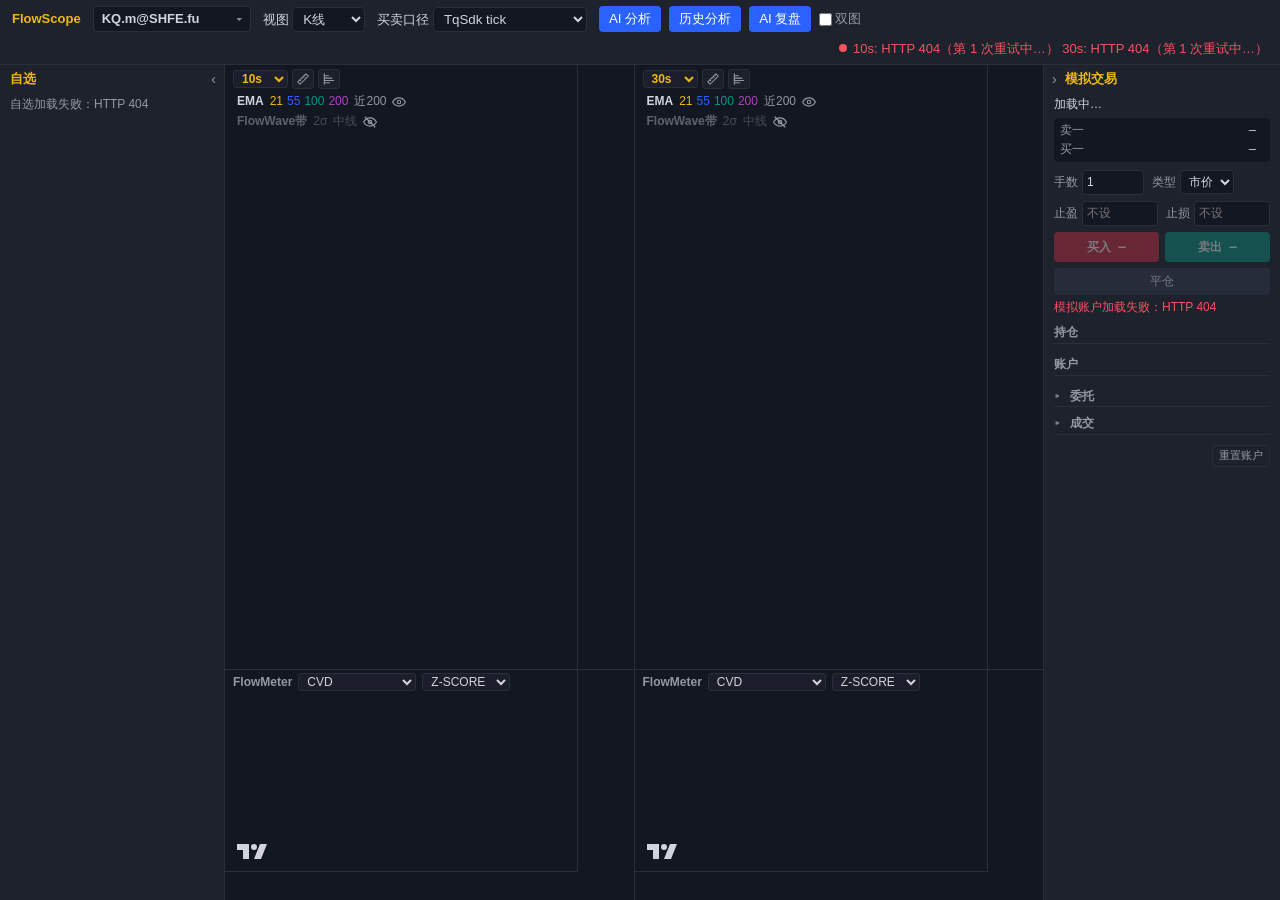
==== static/index.html @ 840d42d2 "新增 AI 交易复盘与历史报告" ====
<!DOCTYPE html>
<html lang="zh-CN">
<head>
<meta charset="UTF-8">
<meta name="viewport" content="width=device-width, initial-scale=1.0">
<title>FlowScope</title>
<link rel="icon" href="favicon.ico" sizes="16x16 32x32 48x48">
<link rel="icon" href="favicon.svg" type="image/svg+xml" sizes="any">
<link rel="stylesheet" href="style.css">
</head>
<body>
<div id="toolbar">
  <span class="logo">FlowScope</span>
  <div id="picker" class="picker">
    <button id="picker-trigger" class="picker-trigger" aria-haspopup="listbox" aria-expanded="false"
            title="选择品种与月份：输入即搜索（中文名/代码），↑↓ 移动，→/← 换列，Tab 切换期货/加密，Enter 确认，Esc 关闭；双击品种 = 主力。切换合约只走这里。">选择合约</button>
    <div id="picker-popup" class="picker-popup" hidden>
      <div class="picker-search-bar">
        <input id="picker-search" type="text" placeholder="搜索品种 / 代码，如 燃油、fu、rb" spellcheck="false" autocomplete="off">
      </div>
      <div id="picker-tabs" class="picker-tabs" role="tablist" aria-label="分类" hidden></div>
      <div class="picker-columns">
        <div id="picker-products" class="picker-col" role="listbox" aria-label="品种"></div>
        <div id="picker-months" class="picker-col" role="listbox" aria-label="月份"></div>
      </div>
      <div id="picker-foot" class="picker-foot">↑↓ 移动 · →/← 换列 · Tab 换分类 · Enter 确认 · Esc 关闭 · 双击品种=主力 · ☆ 加自选</div>
    </div>
  </div>
  <label>视图
    <select id="view">
      <option value="candle" selected>K线</option>
      <option value="footprint">足迹图</option>
    </select>
  </label>
  <!-- 模式/阈值在每张图 FlowMeter 窗格的左上角(chart-view.js 建), 只影响那个窗格 -->
  <label>买卖口径
    <select id="cvd-source" title="决定成交量怎么分成主动买和主动卖，影响 CVD、Delta 和买卖量。TqSdk tick：按快照盘口估算方向；TV K线：按小周期 K 线涨跌归类成交量，后面的秒数是拆分用的小周期，当前周期用不了的置灰。两者行情均来自 TqSdk。">
      <option value="tick" selected>TqSdk tick</option>
      <option value="kline-1">TV K线 1s</option>
      <option value="kline-5">TV K线 5s</option>
      <option value="kline-10">TV K线 10s</option>
      <option value="kline-15">TV K线 15s</option>
      <option value="kline-30">TV K线 30s（粗略）</option>
    </select>
  </label>
  <span class="ai-group">
    <button id="ai-run" type="button" title="把图表截图连同这段行情的数值交给 DeepSeek 分析，结果显示在图表上方的浮层里，并存到 data/analysis/。默认只发鼠标所在的那张图。">AI 分析</button>
    <button id="ai-history-open" type="button" aria-controls="ai-history" aria-expanded="false" title="查看已保存的分析结论与当时的截图">历史分析</button>
    <button id="trade-review-open" type="button" aria-controls="trade-review-panel" aria-expanded="false" title="按日期复盘模拟账户的全部成交与资金费">AI 复盘</button>
    <label title="勾上后两张图一起发给 AI（大周期在前：先定方向再找位置）；两张图周期相同时只发鼠标所在的那张"><input id="ai-both" type="checkbox">双图</label>
  </span>
  <!-- 状态点: 两张图的连接状态 + 合约目录/自选的提示, 细节在悬停提示里(app.js 的 showStatus) -->
  <span id="status" class="off">连接中…</span>
</div>
<div id="workspace">
  <aside id="watchlist">
    <div id="watch-head">
      <span>自选</span>
      <button id="watch-toggle" title="折叠/展开自选面板">‹</button>
    </div>
    <div id="watch-hint">加载中…</div>
    <ul id="watch-items"></ul>
  </aside>
  <!-- 10s、30s 两张图由 chart-view.js 在这里创建, 左右并排 -->
  <div id="chart">
    <!-- AI 看图分析的浮层(ai-panel.js): 盖在图表上, 标题栏拖动、右下角拉大小 -->
    <div id="ai-panel" class="ai-panel" hidden>
      <div id="ai-head" class="ai-head">
        <span id="ai-title" class="ai-title">AI 分析</span>
        <span id="ai-status" class="ai-status"></span>
        <button id="ai-stop" type="button" title="停止这次分析；已经输出的部分照样存盘" hidden>停止</button>
        <button id="ai-again" type="button" title="按当前画面重新截图分析" hidden>重新分析</button>
        <button id="ai-close" type="button" class="ai-close" title="关闭（进行中的分析会停止）">×</button>
      </div>
      <div id="ai-body" class="ai-body">
        <div id="ai-shots" class="ai-shots"></div>
        <details id="ai-thinking" class="ai-thinking" hidden>
          <summary id="ai-thinking-summary">思考过程</summary>
          <div id="ai-thinking-text" class="ai-thinking-text"></div>
        </details>
        <div id="ai-text" class="ai-text"></div>
        <div id="ai-error" class="ai-error"></div>
      </div>
      <div id="ai-foot" class="ai-foot"></div>
    </div>
    <div id="trade-review-panel" class="ai-panel trade-review-panel" role="dialog" aria-labelledby="trade-review-title" hidden>
      <div id="trade-review-head" class="ai-head">
        <span id="trade-review-title" class="ai-title">AI 交易复盘</span>
        <span id="trade-review-status" class="ai-status" role="status"></span>
        <button id="trade-review-stop" type="button" hidden>停止</button>
        <button id="trade-review-again" type="button" hidden>重新复盘</button>
        <button id="trade-review-close" type="button" class="ai-close" aria-label="关闭 AI 复盘">×</button>
      </div>
      <div id="trade-review-body" class="ai-body">
        <div class="trade-review-controls">
          <label>模拟账户<select id="trade-review-account"><option value="futures">期货模拟</option><option value="crypto">加密模拟</option></select></label>
          <label>复盘日期<input id="trade-review-date" type="date"></label>
          <button id="trade-review-refresh" type="button" title="重新读取当前账户和日期的交易记录">刷新记录</button>
          <button id="trade-review-start" type="button" disabled>开始复盘</button>
        </div>
        <div id="trade-review-basis" class="trade-review-basis"></div>
        <div id="trade-review-summary" class="trade-review-summary" aria-label="当日交易统计"></div>
        <div id="trade-review-contracts" class="trade-review-contracts"></div>
        <div id="trade-review-warnings" class="trade-review-warnings" role="status"></div>
        <div class="trade-review-history-controls">
          <button id="trade-review-history-toggle" type="button">历史复盘</button>
        </div>
        <details id="trade-review-history" class="trade-review-history">
          <summary>已保存的报告</summary>
          <button id="trade-review-history-refresh" type="button">刷新</button>
          <span id="trade-review-history-status"></span>
          <div id="trade-review-history-list" class="trade-review-history-list"></div>
        </details>
        <details id="trade-review-thinking" class="ai-thinking" hidden>
          <summary id="trade-review-thinking-summary">思考过程</summary>
          <div id="trade-review-thinking-text" class="ai-thinking-text"></div>
        </details>
        <div id="trade-review-answer" class="ai-text"></div>
        <div id="trade-review-error" class="ai-error"></div>
      </div>
      <div id="trade-review-foot" class="ai-foot"></div>
    </div>
  </div>
  <aside id="trade">
    <div id="trade-head">
      <button id="trade-toggle" title="折叠/展开模拟交易面板">›</button>
      <span>模拟交易</span>
    </div>
    <div id="trade-body">
      <div id="trade-contract">加载中…</div>
      <div class="trade-book">
        <span class="trade-dim">卖一</span><span id="trade-ask">—</span><span id="trade-ask-vol" class="trade-dim"></span>
        <span class="trade-dim">买一</span><span id="trade-bid">—</span><span id="trade-bid-vol" class="trade-dim"></span>
      </div>
      <div class="trade-form">
        <label><span id="trade-qty-label">手数</span><input id="trade-qty" type="number" min="1" max="500" step="1" value="1"></label>
        <label>类型<select id="trade-type">
          <option value="market" selected>市价</option>
          <option value="limit">限价</option>
        </select></label>
        <label id="trade-price-row" hidden>价格<input id="trade-price" type="number" min="0" step="any"></label>
        <label id="trade-leverage-row" hidden title="加密合约每个合约一个杠杆(全仓); 降杠杆后保证金不够会被拒">杠杆<select id="trade-leverage"></select></label>
        <div class="trade-order-stops" title="可选, 留空表示不设。成交后挂到持仓上(只覆盖填了的那一项), 按最新价触发后市价平掉全部持仓。市价单按最新价校验, 限价单按委托价校验; 只减仓、平仓的委托不能带。下单成功后清空">
          <label>止盈<input id="trade-order-tp" type="number" min="0" step="any" placeholder="不设"></label>
          <label>止损<input id="trade-order-sl" type="number" min="0" step="any" placeholder="不设"></label>
        </div>
      </div>
      <div class="trade-actions">
        <button id="trade-buy" class="trade-buy" title="市价: 按卖一价整笔成交; 限价: 卖一不高于限价就立即成交, 否则挂单">买入</button>
        <button id="trade-sell" class="trade-sell" title="市价: 按买一价整笔成交; 限价: 买一不低于限价就立即成交, 否则挂单">卖出</button>
      </div>
      <button id="trade-flatten" class="trade-flatten" title="按市价平掉当前合约的全部持仓">平仓</button>
      <div id="trade-msg" class="trade-msg"></div>
      <div class="trade-section">持仓</div>
      <div id="trade-position" class="trade-grid"></div>
      <div id="trade-stops" class="trade-stops" hidden title="按最新价触发: 多单最新价涨到止盈价或跌到止损价(空单反之)就按市价平掉全部持仓; 留空表示不设。也可以在 K 线上划线: 拖止盈/止损线改价, 从持仓均价线拖出新设, 双击线取消">
        <label>止盈<input id="trade-tp" type="number" min="0" step="any" placeholder="不设"></label>
        <label>止损<input id="trade-sl" type="number" min="0" step="any" placeholder="不设"></label>
        <button id="trade-stops-set">设置止盈止损</button>
        <div id="trade-stops-note" class="trade-stops-note"></div>
      </div>
      <div class="trade-section">账户</div>
      <div id="trade-account" class="trade-grid"></div>
      <details class="trade-fold">
        <summary class="trade-section" title="点击展开/折叠">委托<span id="trade-orders-count" class="trade-fold-count"></span></summary>
        <ul id="trade-orders" class="trade-list"></ul>
      </details>
      <details class="trade-fold">
        <summary class="trade-section" title="点击展开/折叠">成交</summary>
        <ul id="trade-trades" class="trade-list"></ul>
      </details>
      <div class="trade-foot">
        <span id="trade-note"></span>
        <button id="trade-reset" title="清空持仓、委托与成交, 以新的初始资金重新开始">重置账户</button>
      </div>
    </div>
  </aside>
</div>
<!-- 历史窗口有独立的 DOM 与请求状态, 打开/关闭它不会操作正在进行的分析。 -->
<section id="ai-history" class="ai-history" role="dialog" aria-labelledby="ai-history-title" hidden>
  <div class="ai-history-head">
    <h2 id="ai-history-title">历史分析</h2>
    <span id="ai-history-count" class="ai-history-dim"></span>
    <button id="ai-history-refresh" type="button">刷新</button>
    <button id="ai-history-close" type="button" aria-label="关闭历史分析" title="关闭历史分析">×</button>
  </div>
  <form id="ai-history-filters" class="ai-history-filters">
    <label>范围<select id="ai-history-scope"><option value="current">当前合约</option><option value="all">全部合约</option></select></label>
    <label class="ai-history-search">搜索<input id="ai-history-query" type="search" maxlength="120" placeholder="合约名称 / 代码" autocomplete="off"></label>
    <label>开始日期<input id="ai-history-from" type="date" aria-label="开始日期"></label>
    <label>结束日期<input id="ai-history-to" type="date" aria-label="结束日期"></label>
    <label>周期<select id="ai-history-tf"><option value="">全部周期</option></select></label>
    <label>状态<select id="ai-history-status"><option value="">全部状态</option><option value="done">已完成</option><option value="stopped">已停止</option><option value="error">出错</option><option value="unknown">未知状态</option></select></label>
  </form>
  <div id="ai-history-content" class="ai-history-content">
    <aside class="ai-history-sidebar">
      <div id="ai-history-notice" class="ai-history-notice" role="status" aria-live="polite"></div>
      <ul id="ai-history-list" class="ai-history-list" aria-label="历史分析记录"></ul>
      <button id="ai-history-more" class="ai-history-more" type="button" hidden>加载更多</button>
    </aside>
    <section class="ai-history-detail" aria-label="分析详情" aria-busy="false" id="ai-history-detail">
      <button id="ai-history-back" class="ai-history-back" type="button">‹ 返回列表</button>
      <div id="ai-history-placeholder" class="ai-history-placeholder" role="status">选择一条记录查看分析详情</div>
      <div id="ai-history-record" class="ai-history-record" hidden>
        <div class="ai-history-record-head">
          <div><span class="ai-history-tag">历史记录</span><h3 id="ai-history-record-title"></h3></div>
          <button id="ai-history-copy" type="button">复制全文</button>
        </div>
        <div id="ai-history-record-time" class="ai-history-dim"></div>
        <div id="ai-history-copy-status" class="ai-history-dim" role="status"></div>
        <div id="ai-history-warning" class="ai-history-warning" role="status" hidden></div>
        <div id="ai-history-shots" class="ai-history-shots"></div>
        <details id="ai-history-thinking" class="ai-thinking" hidden>
          <summary>思考过程</summary><div id="ai-history-thinking-text" class="ai-thinking-text"></div>
        </details>
        <div id="ai-history-answer" class="ai-text"></div>
        <div id="ai-history-foot" class="ai-history-foot"></div>
      </div>
    </section>
  </div>
</section>
<script src="vendor/lightweight-charts.standalone.production.js"></script>
<script>window.LightweightCharts || document.write('<script src="https://unpkg.com/lightweight-charts@5.2.1/dist/lightweight-charts.standalone.production.js"><\/script>')</script>
<script src="data-sync.js"></script>
<script src="indicators.js"></script>
<script src="picker-core.js"></script>
<script src="contract-picker.js"></script>
<script src="paper-panel.js"></script>
<script src="ai-panel.js"></script>
<script src="ai-history.js"></script>
<script src="trade-review.js"></script>
<script src="chart-view.js"></script>
<script src="app.js"></script>
</body>
</html>
---- static/style.css ----
html, body {
  margin: 0;
  height: 100%;
  background: #131722;
  color: #d1d4dc;
  font: 13px/1.4 "Segoe UI", "Microsoft YaHei", sans-serif;
  overflow: hidden;
}
body { display: flex; flex-direction: column; }

#toolbar {
  display: flex;
  flex-wrap: wrap;
  flex-shrink: 0;
  align-items: center;
  gap: 8px 12px;
  padding: 6px 12px;
  background: #1e222d;
  border-bottom: 1px solid #2a2e39;
  white-space: nowrap;
  position: relative;   /* 合约选择器的浮层要盖在图表上 */
  z-index: 30;
}

.logo { font-weight: 600; color: #f0b90d; }

#toolbar input, #toolbar select {
  background: #131722;
  color: #d1d4dc;
  border: 1px solid #2a2e39;
  border-radius: 4px;
  padding: 3px 6px;
}

/* ---------- 合约选择器(自研二级级联菜单) ---------- */
.picker { position: relative; flex-shrink: 0; }

/* 按钮上就是当前合约的中文名(原始代码在悬停提示里), 右边的 ▾ 表示可以展开 */
.picker-trigger {
  position: relative;
  min-width: 158px;
  max-width: 260px;
  overflow: hidden;
  text-overflow: ellipsis;
  white-space: nowrap;
  text-align: left;
  background: #131722;
  color: #d1d4dc;
  border: 1px solid #2a2e39;
  border-radius: 4px;
  padding: 3px 22px 3px 8px;
  font: inherit;
  font-weight: 600;
  cursor: pointer;
}
.picker-trigger::after {
  content: "▾";
  position: absolute;
  right: 7px;
  top: 50%;
  transform: translateY(-50%);
  color: #9598a1;
  font-weight: normal;
}
.picker-trigger:hover { border-color: #3a4152; }
.picker-trigger[aria-expanded="true"] { border-color: #2962ff; color: #fff; }

.picker-popup {
  position: absolute;
  top: calc(100% + 4px);
  left: 0;
  z-index: 60;
  width: 524px;
  max-width: calc(100vw - 24px);   /* 窄窗口下不越出右边界 */
  display: flex;
  flex-direction: column;
  background: #1e222d;
  border: 1px solid #2a2e39;
  border-radius: 6px;
  box-shadow: 0 10px 28px rgba(0, 0, 0, 0.5);
}
.picker-popup[hidden] { display: none; }   /* flex 会覆盖 hidden, 必须显式声明 */

.picker-search-bar { padding: 6px; border-bottom: 1px solid #2a2e39; }
#toolbar #picker-search { width: 100%; box-sizing: border-box; padding: 4px 8px; }

/* 分类页签(期货 / 加密): 当前页签金色下划线, 与高亮行的左边线同色; 搜索时带命中数 */
.picker-tabs { display: flex; gap: 4px; padding: 0 6px; border-bottom: 1px solid #2a2e39; }
.picker-tabs[hidden] { display: none; }
.picker-tab {
  padding: 5px 10px 4px;
  color: #9598a1;
  border-bottom: 2px solid transparent;
  cursor: pointer;
  user-select: none;
}
.picker-tab:hover { color: #d1d4dc; }
.picker-tab.active { color: #fff; border-bottom-color: #f0b90d; }
.picker-tab-count { margin-left: 5px; font-family: Consolas, monospace; font-size: 12px; color: #9598a1; }

.picker-columns { display: flex; max-height: 340px; }
.picker-col { overflow-y: auto; padding: 4px 0; }
.picker-col:first-child { width: 56%; border-right: 1px solid #2a2e39; }
.picker-col:last-child { width: 44%; }

/* 交易所分组标题在滚动时吸顶 */
.picker-group {
  position: sticky;
  top: 0;
  background: #1e222d;
  color: #9598a1;
  font-size: 12px;
  padding: 4px 10px 2px;
}
.picker-months-head { color: #9598a1; font-size: 12px; padding: 4px 10px 2px; }
.picker-row {
  display: flex;
  align-items: baseline;
  gap: 8px;
  padding: 3px 10px;
  border-left: 2px solid transparent;
  cursor: pointer;
}
.picker-row:hover, .picker-row.active { background: #262b38; border-left-color: #f0b90d; }
.picker-name { flex: 1; overflow: hidden; text-overflow: ellipsis; white-space: nowrap; }
.picker-qty { color: #9598a1; font-family: Consolas, monospace; font-size: 12px; }
/* 行内自选: 未收藏是暗色空心星, 悬停点亮, 已收藏金色实心; 提交中变淡 */
.picker-star { color: #5a6072; padding: 0 2px 0 6px; cursor: pointer; }
.picker-star:hover { color: #f0b90d; }
.picker-star.on { color: #f0b90d; }
.picker-star.pending { opacity: 0.35; }
.picker-empty { color: #9598a1; font-size: 12px; padding: 6px 10px; }
.picker-foot { color: #9598a1; font-size: 12px; padding: 5px 8px; border-top: 1px solid #2a2e39; }

#ai-run, #ai-history-open, #trade-review-open {
  background: #2962ff;
  color: #fff;
  border: none;
  border-radius: 4px;
  padding: 4px 10px;
  cursor: pointer;
}

/* 收藏入口只在合约选择器每行的 ☆ 上, 工具栏不再有收藏按钮 */

/* 状态点: 靠右, 圆点颜色看整体, 文字太长时截断(全文在悬停提示里) */
#status {
  margin-left: auto;
  min-width: 0;
  overflow: hidden;
  text-overflow: ellipsis;
  color: #9598a1;
  cursor: default;
}
#status::before {
  content: "";
  display: inline-block;
  width: 8px;
  height: 8px;
  margin-right: 6px;
  border-radius: 50%;
  vertical-align: 1px;
  background: #66bb6a;
}
#status.warn::before { background: #f0b90d; }
#status.off { color: #f7525f; }
#status.off::before { background: #f7525f; }

#toolbar option:disabled { color: #5a6072; }
#toolbar > label, .ai-group, .logo { flex-shrink: 0; }
.ai-group { display: inline-flex; align-items: center; gap: 8px; }

/* 指标窗格左上角名称标签(FlowWave 副图; FlowMeter 用下面的 .pane-head) */
.pane-label {
  position: absolute;
  top: 4px;
  left: 8px;
  z-index: 10;
  font-size: 12px;
  font-weight: 600;
  color: #9598a1;
  pointer-events: none;   /* 不挡十字光标 */
}

/* 图表区: 放图表组件(.chart-view, 由 chart-view.js 创建), 多张时横向并排 */
#chart {
  position: relative;
  display: flex;
  flex: 1;
  min-height: 0;
  min-width: 0;
}
.chart-view {
  position: relative;
  flex: 1 1 0;
  min-width: 0;
  min-height: 0;
}
.chart-view + .chart-view { border-left: 1px solid #2a2e39; }
/* 划线止盈止损: 鼠标在能拖的线上(或正拖着)时换成上下箭头; 库在自己的元素上写了内联光标, 要 !important 才盖得住 */
.chart-view.paper-drag, .chart-view.paper-drag * { cursor: ns-resize !important; }

/* 每张图的左上角(也就是主图窗格的左上角): 周期下拉框, 下面挂主图指标图例。
   容器不挡十字光标, 只有下拉框和图例的每一行接收鼠标(选周期、悬停看说明、点眼睛) */
.chart-corner {
  position: absolute;
  top: 4px;
  left: 8px;
  z-index: 20;
  display: flex;
  flex-direction: column;
  align-items: flex-start;
  gap: 3px;
  pointer-events: none;
}
.tf-select, .pane-select {
  padding: 0 4px;
  border: 1px solid #2a2e39;
  border-radius: 3px;
  background: rgba(30, 34, 45, 0.85);
  color: #d1d4dc;
  font-size: 12px;
  line-height: 18px;
  cursor: pointer;
  pointer-events: auto;
}
.tf-select { color: #f0b90d; font-weight: 600; }
.tf-select option, .pane-select option { background: #1e222d; color: #d1d4dc; }
.chart-corner { max-width: calc(100% - 100px); }   /* 不压到右边的价格轴 */
.chart-corner-row {
  display: flex;
  align-items: center;
  gap: 4px;
  max-width: 100%;
}
.chart-corner-row .readout { flex: 1 1 0; margin-left: 4px; }

/* FlowMeter 窗格左上角: 窗格名 + 模式/阈值下拉框 + 读数; 放不下时读数整段换到下一行。
   容器不挡十字光标, 只有下拉框接收鼠标 */
.pane-head {
  position: absolute;
  top: 3px;
  left: 8px;
  z-index: 10;
  max-width: calc(100% - 100px);
  display: flex;
  flex-wrap: wrap;
  align-items: center;
  gap: 2px 6px;
  font-size: 12px;
  pointer-events: none;
}
.pane-head[hidden] { display: none; }
.pane-name { font-weight: 600; color: #9598a1; }
.pane-head .readout { flex: 1 1 auto; }

/* 读数: 名称暗色 + 数值, 数字等宽不跳; 放不下时按项换行。浅色描边让它压在 K 线上也看得清 */
.readout {
  display: flex;
  flex-wrap: wrap;
  align-items: baseline;
  gap: 0 9px;
  min-width: 0;
  font-size: 12px;
  color: #d1d4dc;
  font-variant-numeric: tabular-nums;
  white-space: nowrap;
  text-shadow: 0 0 3px #131722, 0 0 3px #131722;
}
.readout:empty { display: none; }
.readout .rk { color: #787b86; margin-right: 3px; }
/* 涨跌按国内习惯红涨绿跌; 覆盖不完整时标黄 */
.readout .up { color: #f23645; }
.readout .down { color: #00e676; }
.readout .warn { color: #f0b90d; }
/* 测量与成交量分布按钮: 正在量 / 正在画(等点起点 / 拉区间)时高亮 */
.measure-btn, .vp-btn {
  display: inline-flex;
  align-items: center;
  justify-content: center;
  width: 22px;
  height: 20px;
  padding: 0;
  border: 1px solid #2a2e39;
  border-radius: 3px;
  background: rgba(30, 34, 45, 0.85);
  color: #9598a1;
  cursor: pointer;
  pointer-events: auto;
}
.measure-btn:hover, .vp-btn:hover { color: #d1d4dc; }
.measure-btn.on, .vp-btn.on { color: #131722; background: #f0b90d; border-color: #f0b90d; }
.vp-btn:disabled { opacity: 0.4; cursor: default; }
.vp-btn:disabled:hover { color: #9598a1; }
.measure-hint {
  padding: 1px 6px;
  border-radius: 3px;
  background: rgba(30, 34, 45, 0.85);
  color: #f0b90d;
  font-size: 12px;
  white-space: nowrap;
}
.measure-hint[hidden] { display: none; }

/* 主图指标图例: 名称 + 眼睛按钮(显示/隐藏), 每张图一份 */
.main-legend {
  display: flex;
  flex-direction: column;
  align-items: flex-start;
  gap: 1px;
  font-size: 12px;
  color: #d1d4dc;
}
.main-legend[hidden] { display: none; }   /* 上面的 display: flex 会盖掉 hidden 属性 */
.ml-item {
  display: flex;
  align-items: center;
  gap: 6px;
  padding: 1px 4px;
  border-radius: 3px;
  pointer-events: auto;
}
.ml-item:hover { background: rgba(42, 46, 57, 0.85); }
.ml-name { font-weight: 600; cursor: default; }
.ml-params { display: inline-flex; gap: 4px; color: #9598a1; }
/* FlowWave带 的带宽是按钮(点一下切下一档), 外观与其他参数一致, 只在悬停时提示可点;
   后面的「中线」开关同样是文字按钮: 亮 = 显示, 暗 = 隐藏。EMA 的「近200 / 全部」写着当前范围, 外观同参数 */
button.ml-params, .ml-toggle, .ml-range {
  padding: 0;
  border: none;
  background: none;
  font: inherit;
  cursor: pointer;
}
button.ml-params:hover:not(:disabled), .ml-toggle:hover:not(:disabled), .ml-range:hover:not(:disabled) {
  color: #d1d4dc;
  text-decoration: underline dotted;
}
button.ml-params:disabled, .ml-toggle:disabled, .ml-range:disabled { cursor: default; }
.ml-toggle { color: #9598a1; opacity: 0.45; }
.ml-toggle.on { color: #d1d4dc; opacity: 1; }
.ml-range { color: #9598a1; }
.ml-item.off .ml-name, .ml-item.off .ml-params, .ml-item.off .ml-toggle, .ml-item.off .ml-range,
.ml-item.off .vp-read { opacity: 0.4; }
/* 成交量分布那一行的 POC / VAH / VAL 读数: 读数样式, 但不撑满整行 */
.main-legend .vp-read { flex: 0 1 auto; }
.ml-eye {
  display: inline-flex;
  padding: 0;
  border: none;
  background: none;
  color: #9598a1;
  cursor: pointer;
}
.ml-eye:hover { color: #d1d4dc; }
.ml-slash { display: none; }
.ml-item.off .ml-slash { display: inline; }

/* ---------- 自选面板 ---------- */
#workspace { display: flex; flex: 1; min-height: 0; min-width: 0; }

#watchlist {
  display: flex;
  flex-direction: column;
  width: 224px;
  flex-shrink: 0;
  min-height: 0;
  background: #1e222d;
  border-right: 1px solid #2a2e39;
}
#watchlist.collapsed { width: 28px; }
#watchlist.collapsed #watch-head span,
#watchlist.collapsed #watch-hint,
#watchlist.collapsed #watch-items { display: none; }

#watch-head {
  display: flex;
  align-items: center;
  justify-content: space-between;
  padding: 5px 4px 5px 10px;
  color: #f0b90d;
  font-weight: 600;
}
#watch-head button {
  background: transparent;
  border: none;
  color: #9598a1;
  cursor: pointer;
  font-size: 14px;
  padding: 0 4px;
}
#watch-hint { color: #9598a1; font-size: 12px; padding: 2px 10px 6px; }

#watch-items { list-style: none; margin: 0; padding: 0; overflow-y: auto; flex: 1; min-height: 0; }
#watch-items li { padding: 4px 8px 5px 10px; border-left: 2px solid transparent; cursor: pointer; }
#watch-items li:hover { background: #262b38; }
#watch-items li.active { background: #262b38; border-left-color: #f0b90d; }
#watch-items li.dead { opacity: 0.55; }
.watch-top { display: flex; align-items: baseline; gap: 6px; }
.watch-name { flex: 1; overflow: hidden; text-overflow: ellipsis; white-space: nowrap; }
.watch-remove { color: #9598a1; opacity: 0; padding: 0 2px; }
#watch-items li:hover .watch-remove { opacity: 1; }
.watch-bottom {
  display: flex;
  align-items: baseline;
  gap: 6px;
  font-family: Consolas, monospace;
  font-size: 12px;
  color: #9598a1;
}
.watch-code { flex: 1; overflow: hidden; text-overflow: ellipsis; white-space: nowrap; }
/* 第三行: 当日成交量/成交额(判断流动性)。比价格行更淡, 不抢主信息的注意力。 */
.watch-liquidity {
  color: #6b7180;
  font-family: Consolas, monospace;
  font-size: 11px;
  overflow: hidden;
  text-overflow: ellipsis;
  white-space: nowrap;
}
/* 涨跌配色按国内行情软件的习惯: 红涨绿跌(K线本身是灰阶, 与足迹图的买卖配色不冲突) */
.watch-chg.up { color: #f23645; }
.watch-chg.down { color: #00e676; }

/* ---------- 模拟交易面板(右侧, 与自选面板对称) ---------- */
#trade {
  display: flex;
  flex-direction: column;
  width: 236px;
  flex-shrink: 0;
  min-height: 0;
  background: #1e222d;
  border-left: 1px solid #2a2e39;
  font-size: 12px;
}
#trade.collapsed { width: 28px; }
#trade.collapsed #trade-head span,
#trade.collapsed #trade-body { display: none; }

#trade-head {
  display: flex;
  align-items: center;
  gap: 4px;
  padding: 5px 10px 5px 4px;
  color: #f0b90d;
  font-weight: 600;
  font-size: 13px;
}
#trade-head button {
  background: transparent;
  border: none;
  color: #9598a1;
  cursor: pointer;
  font-size: 14px;
  padding: 0 4px;
}
#trade-body { overflow-y: auto; flex: 1; min-height: 0; padding: 0 10px 10px; }

#trade-contract { color: #d1d4dc; padding: 2px 0 6px; overflow: hidden; text-overflow: ellipsis; white-space: nowrap; }
#trade-contract.closed { color: #9598a1; }
.trade-dim { color: #9598a1; }
.trade-book {
  display: grid;
  grid-template-columns: auto 1fr auto;
  gap: 2px 8px;
  font-family: Consolas, monospace;
  padding: 4px 6px;
  background: #131722;
  border-radius: 4px;
}
.trade-book > span:nth-child(3n + 2) { text-align: right; }

.trade-form { display: flex; flex-wrap: wrap; gap: 6px 8px; padding: 8px 0 6px; }
.trade-form label { display: flex; align-items: center; gap: 4px; color: #9598a1; }
.trade-form label[hidden] { display: none; }
.trade-form input, .trade-form select, .trade-stops input {
  background: #131722;
  color: #d1d4dc;
  border: 1px solid #2a2e39;
  border-radius: 4px;
  padding: 3px 4px;
  font: inherit;
}
#trade-qty { width: 52px; }
#trade.crypto #trade-qty { width: 84px; }   /* 加密合约的数量是小数的币 */
#trade-price { width: 96px; }
/* 下单时带的止盈止损: 表单里单独一整行, 两个框平分 */
.trade-order-stops { width: 100%; display: flex; gap: 8px; }

.trade-actions { display: flex; gap: 6px; }
.trade-actions button, .trade-flatten, .trade-foot button, .trade-cancel, .trade-stops button {
  border: none;
  border-radius: 4px;
  cursor: pointer;
  font: inherit;
  color: #fff;
}
.trade-actions button { flex: 1; padding: 7px 4px; font-weight: 600; font-family: Consolas, "Microsoft YaHei", monospace; }
/* 国内习惯: 红买绿卖 */
.trade-buy { background: #d7303f; }
.trade-sell { background: #089981; }
.trade-actions button:hover:not(:disabled) { filter: brightness(1.12); }
.trade-flatten { width: 100%; margin-top: 6px; padding: 5px 4px; background: #363c4e; }
.trade-flatten:hover:not(:disabled) { background: #434a60; }
#trade button:disabled { opacity: 0.4; cursor: default; }

.trade-msg { min-height: 16px; padding: 4px 0 0; color: #9598a1; word-break: break-all; }
.trade-msg.ok { color: #66bb6a; }
.trade-msg.error { color: #f7525f; }

/* 止盈止损: 持仓下方两个价格框 + 设置按钮, 当前合约有持仓才显示 */
.trade-stops { display: flex; flex-wrap: wrap; gap: 6px 8px; padding-top: 6px; }
.trade-stops[hidden] { display: none; }
.trade-stops label, .trade-order-stops label { flex: 1; min-width: 0; display: flex; align-items: center; gap: 4px; color: #9598a1; }
.trade-stops input, .trade-order-stops input { flex: 1; min-width: 0; width: 0; }
.trade-stops button { width: 100%; padding: 4px; background: #363c4e; }
.trade-stops button:hover:not(:disabled) { background: #434a60; }
.trade-stops-note { width: 100%; color: #f7525f; word-break: break-all; }
.trade-stops-note:empty { display: none; }

.trade-section {
  margin-top: 8px;
  padding-bottom: 2px;
  border-bottom: 1px solid #2a2e39;
  color: #9598a1;
  font-weight: 600;
}
.trade-grid {
  display: grid;
  grid-template-columns: auto 1fr;
  gap: 2px 8px;
  padding-top: 4px;
  font-family: Consolas, "Microsoft YaHei", monospace;
}
.trade-grid > span:nth-child(2n) { text-align: right; }

/* 委托、成交默认折叠: 标题行可点; 委托标题右侧标挂单数, 折叠着也不会漏撤 */
.trade-fold > summary { display: flex; gap: 4px; cursor: pointer; list-style: none; user-select: none; }
.trade-fold > summary::-webkit-details-marker { display: none; }
.trade-fold > summary::before { content: "▸"; width: 1em; color: #787b86; }
.trade-fold[open] > summary::before { content: "▾"; }
.trade-fold > summary:hover { color: #d1d4dc; }
.trade-fold-count { margin-left: auto; color: #f0b90b; font-weight: normal; }

.trade-list { list-style: none; margin: 0; padding: 4px 0 0; color: #9598a1; font-family: Consolas, "Microsoft YaHei", monospace; }
.trade-list li { display: flex; align-items: center; gap: 6px; padding: 1px 0; }
.trade-list li > span:nth-child(2) { flex: 1; text-align: right; }
.trade-list li.done { opacity: 0.6; }
.trade-list li.with-stops { flex-wrap: wrap; }
.trade-order-stops-line { width: 100%; padding-left: 1em; color: #9598a1; font-size: 11px; }
.trade-cancel { background: #363c4e; padding: 0 6px; }
.trade-cancel:hover { background: #434a60; }

.trade-foot { display: flex; align-items: center; gap: 6px; margin-top: 10px; color: #6b7180; font-size: 11px; }
#trade-note { flex: 1; }
.trade-foot button { background: transparent; color: #9598a1; border: 1px solid #2a2e39; padding: 2px 6px; }
.trade-foot button:hover { color: #d1d4dc; border-color: #3a4152; }

/* 盈亏与多空: 红盈绿亏, 红多绿空 */
#trade .up { color: #f23645; }
#trade .down { color: #00e676; }

/* ---------- AI 看图分析: 工具栏按钮 + 图表区上方的浮层(标题栏拖动, 右下角拉大小) ---------- */
#ai-run:disabled { opacity: 0.6; cursor: default; }
#toolbar label:has(#ai-both) { display: inline-flex; align-items: center; gap: 3px; color: #9598a1; cursor: pointer; }
#toolbar #ai-both { margin: 0; padding: 0; }

.ai-panel {
  position: absolute;
  top: 12px;
  left: 12px;
  z-index: 40;   /* 盖过图表左上角的周期框与图例(20) */
  display: flex;
  flex-direction: column;
  width: 460px;
  min-width: 300px;
  min-height: 160px;
  max-width: calc(100% - 16px);
  max-height: calc(100% - 16px);
  overflow: hidden;
  resize: both;
  background: rgba(30, 34, 45, 0.97);
  border: 1px solid #363c4e;
  border-radius: 6px;
  box-shadow: 0 8px 28px rgba(0, 0, 0, 0.5);
}
.ai-panel[hidden] { display: none; }
.ai-head {
  display: flex;
  align-items: center;
  gap: 8px;
  padding: 5px 6px 5px 12px;
  border-bottom: 1px solid #2a2e39;
  cursor: move;
  user-select: none;
  touch-action: none;
}
.ai-title { flex: 1; min-width: 0; overflow: hidden; text-overflow: ellipsis; white-space: nowrap; font-weight: 600; }
.ai-status { flex-shrink: 0; color: #9598a1; font-size: 12px; white-space: nowrap; }
.ai-head button {
  flex-shrink: 0;
  background: #363c4e;
  color: #d1d4dc;
  border: none;
  border-radius: 4px;
  padding: 2px 8px;
  cursor: pointer;
}
.ai-head button:hover { background: #434a60; }
.ai-head .ai-close { background: transparent; color: #9598a1; font-size: 16px; line-height: 1; padding: 2px 6px; }
.ai-head .ai-close:hover { color: #d1d4dc; background: #2a2e39; }
.ai-body { flex: 1 1 auto; min-height: 0; overflow: auto; padding: 8px 12px 10px; }
.ai-shots { display: flex; flex-wrap: wrap; gap: 6px; }
.ai-shots img { height: 64px; border: 1px solid #2a2e39; border-radius: 3px; cursor: zoom-in; }
.ai-shots img.zoom { height: auto; width: 100%; cursor: zoom-out; }
.ai-shots:not(:empty) { margin-bottom: 8px; }
.ai-thinking { margin-bottom: 8px; }
.ai-thinking summary { color: #9598a1; font-size: 12px; cursor: pointer; }
.ai-thinking-text {
  max-height: 200px;
  overflow: auto;
  margin-top: 4px;
  padding-left: 8px;
  border-left: 2px solid #2a2e39;
  color: #787b86;
  font-size: 12px;
  white-space: pre-wrap;
  word-break: break-word;
}
.ai-text { line-height: 1.65; white-space: pre-wrap; word-break: break-word; }
.ai-error { margin-top: 6px; color: #f7525f; white-space: pre-wrap; }
.ai-error:empty { display: none; }
.ai-foot { padding: 5px 12px; border-top: 1px solid #2a2e39; color: #787b86; font-size: 12px; overflow-wrap: anywhere; }
.ai-foot:empty { display: none; }

/* 账户复盘沿用 AI 浮层；统计在模型输出前即可查看。 */
.trade-review-panel { width: 600px; min-height: 360px; }
.trade-review-panel .ai-body { display: block; }
.trade-review-controls { display: flex; align-items: end; flex-wrap: wrap; gap: 8px; margin-bottom: 8px; }
.trade-review-controls label { display: flex; flex-direction: column; gap: 4px; color: #9598a1; font-size: 12px; }
.trade-review-controls select, .trade-review-controls input {
  min-height: 28px; box-sizing: border-box; padding: 3px 6px; color: #d1d4dc; background: #1e222d;
  border: 1px solid #434a60; border-radius: 4px; font: inherit;
}
.trade-review-controls button, .trade-review-history-controls button, .trade-review-history button {
  min-height: 28px; padding: 3px 9px; color: #d1d4dc; background: #363c4e;
  border: 1px solid #434a60; border-radius: 4px; font: inherit; cursor: pointer;
}
.trade-review-controls #trade-review-start { color: #fff; background: #2962ff; border-color: #2962ff; }
.trade-review-panel button:disabled { opacity: .5; cursor: default; }
.trade-review-basis { color: #9598a1; font-size: 12px; overflow-wrap: anywhere; }
.trade-review-summary { display: grid; grid-template-columns: repeat(4, minmax(0, 1fr)); gap: 6px; margin: 9px 0; }
.trade-review-stat { min-width: 0; padding: 7px 8px; background: #242936; border-radius: 4px; }
.trade-review-stat span { display: block; color: #9598a1; font-size: 11px; }
.trade-review-stat strong { display: block; margin-top: 4px; overflow-wrap: anywhere; font-size: 13px; font-variant-numeric: tabular-nums; }
.trade-review-contracts { max-height: 92px; overflow: auto; color: #b4bdd0; font-size: 12px; }
.trade-review-contract + .trade-review-contract { margin-top: 3px; }
.trade-review-warnings { margin: 8px 0; color: #edc879; font-size: 12px; white-space: pre-wrap; }
.trade-review-warnings:empty { display: none; }
.trade-review-history-controls { margin: 8px 0 4px; }
.trade-review-history { margin-bottom: 12px; padding: 7px 8px; border: 1px solid #363c4e; border-radius: 4px; }
.trade-review-history > summary { color: #a5b6d4; font-size: 12px; cursor: pointer; }
.trade-review-history > button { margin: 8px 4px 6px 0; }
#trade-review-history-status { color: #9598a1; font-size: 12px; }
.trade-review-history-list { max-height: 164px; overflow: auto; }
.trade-review-history .trade-review-history-item { display: block; width: 100%; margin-top: 4px; text-align: left; white-space: normal; overflow-wrap: anywhere; }
#trade-review-answer:not(:empty) { padding-top: 9px; border-top: 1px solid #363c4e; }
@media (max-width: 650px) { .trade-review-summary { grid-template-columns: repeat(2, minmax(0, 1fr)); } }

/* 历史档案是独立的非模态窗口; 不捕获主图或实时分析面板的请求。 */
.ai-history {
  position: fixed;
  z-index: 100;
  top: 64px;
  left: 50%;
  transform: translateX(-50%);
  width: min(1020px, calc(100vw - 32px));
  height: min(680px, calc(100dvh - 88px));
  display: flex;
  flex-direction: column;
  overflow: hidden;
  background: #1e222d;
  border: 1px solid #434a60;
  border-radius: 8px;
  box-shadow: 0 16px 56px #0009;
}
.ai-history button, .ai-history input, .ai-history select { font: inherit; }
.ai-history button {
  border: 1px solid #363c4e;
  border-radius: 4px;
  background: #2a2e39;
  color: #d1d4dc;
  padding: 4px 10px;
  cursor: pointer;
}
.ai-history button:hover:not(:disabled) { background: #363c4e; color: #fff; }
.ai-history button:disabled { opacity: .5; cursor: default; }
.ai-history :focus-visible { outline: 2px solid #6494ff; outline-offset: 2px; }
.ai-history-head { display: flex; align-items: center; gap: 12px; padding: 12px 16px; border-bottom: 1px solid #363c4e; }
.ai-history-head h2 { margin: 0; font-size: 16px; color: #f0f2f5; }
#ai-history-count { flex: 1; }
#ai-history-close { padding: 0 8px; font-size: 22px; line-height: 26px; border: none; background: transparent; }
.ai-history-dim { color: #9598a1; font-size: 12px; overflow-wrap: anywhere; }
.ai-history-filters {
  display: grid;
  grid-template-columns: minmax(140px, 1.1fr) minmax(150px, 1.3fr) repeat(2, minmax(125px, 1fr)) repeat(2, minmax(85px, .7fr));
  gap: 10px;
  padding: 12px 16px;
  border-bottom: 1px solid #363c4e;
}
.ai-history-filters label { display: flex; flex-direction: column; gap: 5px; min-width: 0; font-size: 12px; color: #9598a1; }
.ai-history-filters input, .ai-history-filters select {
  width: 100%;
  box-sizing: border-box;
  min-width: 0;
  height: 30px;
  padding: 4px 6px;
  border: 1px solid #363c4e;
  border-radius: 4px;
  background: #131722;
  color: #d1d4dc;
  color-scheme: dark;
}
.ai-history-content { display: flex; flex: 1; min-height: 0; }
.ai-history-sidebar { width: 290px; flex-shrink: 0; display: flex; flex-direction: column; overflow-y: auto; border-right: 1px solid #363c4e; }
.ai-history-notice { padding: 12px 14px 6px; color: #9598a1; font-size: 12px; line-height: 1.6; overflow-wrap: anywhere; }
.ai-history-list { margin: 0; padding: 6px 8px; list-style: none; }
.ai-history-list li + li { margin-top: 6px; }
.ai-history .ai-history-item {
  display: flex;
  flex-direction: column;
  gap: 5px;
  width: 100%;
  text-align: left;
  background: transparent;
  border: 1px solid transparent;
  padding: 10px;
}
.ai-history .ai-history-item.selected { border-color: #4976cc; background: #242f46; }
.ai-history-item-time { color: #a5b6d4; font-size: 12px; font-variant-numeric: tabular-nums; }
.ai-history-item-title { font-size: 13px; overflow-wrap: anywhere; }
.ai-history-excerpt { color: #b0b4bf; font-size: 12px; line-height: 1.55; display: -webkit-box; -webkit-line-clamp: 2; -webkit-box-orient: vertical; overflow: hidden; }
.ai-history .ai-history-more { margin: 4px 18px 14px; }
.ai-history-detail { flex: 1; min-width: 0; overflow-y: auto; padding: 18px 20px; }
.ai-history-placeholder { color: #9598a1; padding: 48px 12px; text-align: center; line-height: 1.8; }
.ai-history-record-head { display: flex; justify-content: space-between; align-items: flex-start; gap: 12px; margin-bottom: 8px; }
.ai-history-record-head h3 { font-size: 18px; margin: 6px 0 0; color: #f0f2f5; overflow-wrap: anywhere; }
.ai-history-record-head button { flex-shrink: 0; }
.ai-history-tag { color: #97b7f7; font-size: 11px; letter-spacing: 1px; }
.ai-history-warning { padding: 9px 12px; margin-top: 12px; color: #edc879; background: #3d3422; border-radius: 4px; white-space: pre-wrap; }
.ai-history-shots { display: flex; flex-wrap: wrap; gap: 10px; margin: 16px 0; }
.ai-history-shot { margin: 0; max-width: 100%; }
.ai-history-shot figcaption { margin-bottom: 4px; }
.ai-history .ai-history-image-button { display: block; padding: 0; overflow: hidden; cursor: zoom-in; background: #131722; }
.ai-history-shot img { display: block; height: 86px; max-width: 100%; object-fit: contain; }
.ai-history-shot.zoom { width: 100%; }
.ai-history-shot.zoom img { width: 100%; height: auto; }
.ai-history-shot.zoom button { width: 100%; cursor: zoom-out; }
.ai-history-missing { display: block; padding: 12px; border: 1px dashed #434a60; color: #9598a1; font-size: 12px; }
.ai-history-foot { margin-top: 24px; padding-top: 10px; border-top: 1px solid #363c4e; color: #9598a1; font-size: 12px; overflow-wrap: anywhere; }
.ai-history-back { display: none; }
@media (max-width: 900px) {
  .ai-history-filters { grid-template-columns: repeat(3, minmax(0, 1fr)); }
  .ai-history-sidebar { width: 250px; }
}
@media (max-width: 640px) {
  .ai-history { top: 8px; width: calc(100vw - 16px); height: calc(100dvh - 16px); }
  .ai-history-head { padding: 10px 12px; }
  .ai-history-filters { grid-template-columns: repeat(2, minmax(0, 1fr)); padding: 10px 12px; gap: 8px; }
  .ai-history-sidebar { width: 100%; border-right: none; }
  .ai-history-detail { display: none; padding: 12px; }
  .ai-history-content.show-detail .ai-history-sidebar { display: none; }
  .ai-history-content.show-detail .ai-history-detail { display: block; }
  .ai-history-back { display: inline-block; margin-bottom: 16px; }
}
.ai-history[hidden], .ai-history [hidden] { display: none; }
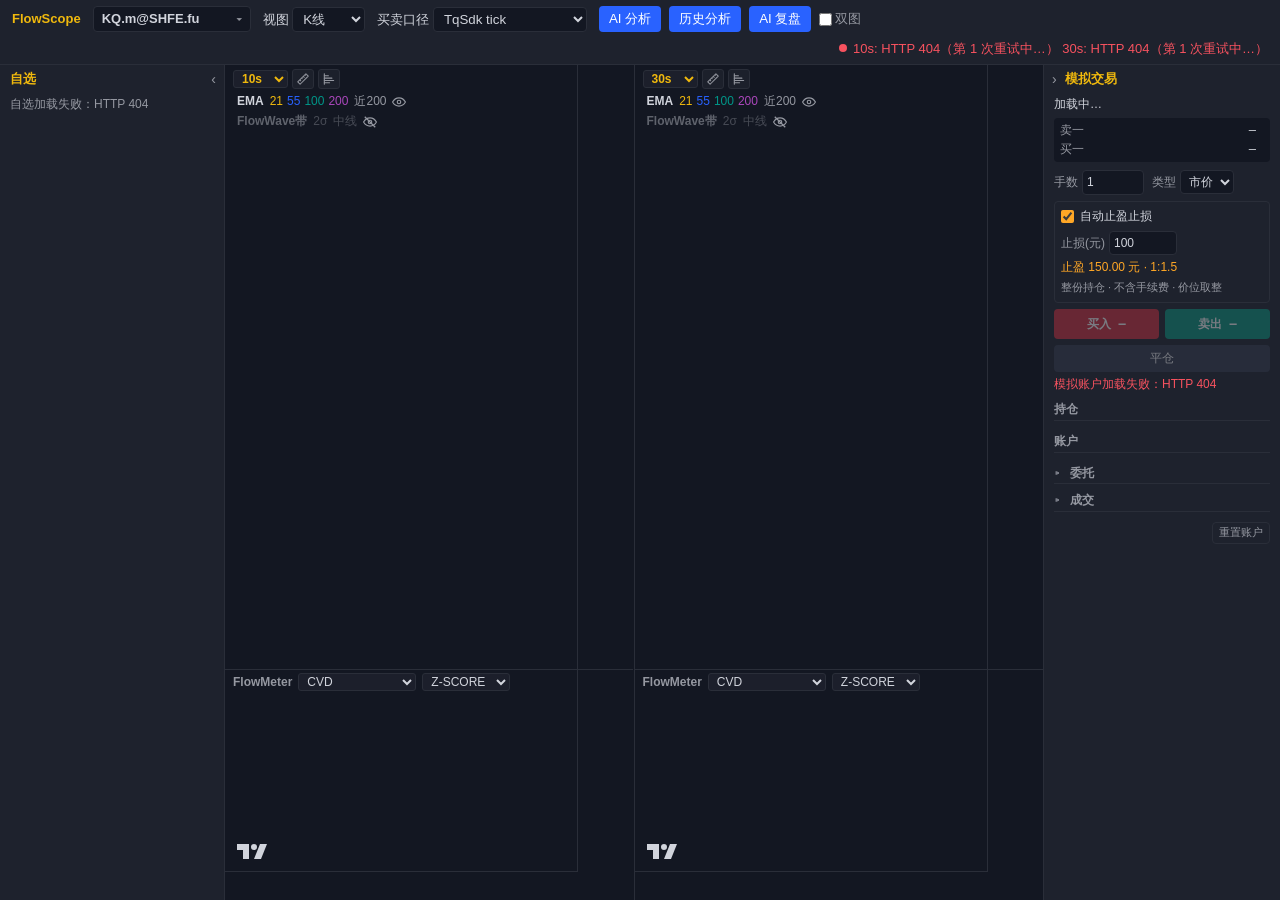
==== commit 2bd9b7d1: "新增交易时段截止标记与按金额自动止盈止损" ====
--- a/static/index.html
+++ b/static/index.html
@@ -140,7 +140,15 @@
         </select></label>
         <label id="trade-price-row" hidden>价格<input id="trade-price" type="number" min="0" step="any"></label>
         <label id="trade-leverage-row" hidden title="加密合约每个合约一个杠杆(全仓); 降杠杆后保证金不够会被拒">杠杆<select id="trade-leverage"></select></label>
-        <div class="trade-order-stops" title="可选, 留空表示不设。成交后挂到持仓上(只覆盖填了的那一项), 按最新价触发后市价平掉全部持仓。市价单按最新价校验, 限价单按委托价校验; 只减仓、平仓的委托不能带。下单成功后清空">
+        <div id="trade-auto-stops" class="trade-auto-stops" title="开仓成交后按整份持仓的均价和手数换算价格, 加仓、部分平仓后重算。只影响后续成交, 不修改已有持仓; 手动改价后退出金额模式。触发后按市价平仓, 实际盈亏会受跳动价位、价差和手续费影响">
+          <label class="trade-auto-toggle"><input id="trade-auto-enabled" type="checkbox" checked>自动止盈止损</label>
+          <div id="trade-auto-fields" class="trade-auto-fields">
+            <label>止损(元)<input id="trade-auto-loss" type="number" min="0.01" step="any" value="100"></label>
+            <span id="trade-auto-profit">止盈 150 元 · 1:1.5</span>
+          </div>
+          <div id="trade-auto-note" class="trade-auto-note">整份持仓 · 不含手续费 · 价位取整</div>
+        </div>
+        <div id="trade-order-stops" class="trade-order-stops" hidden title="可选, 留空表示不设。成交后挂到持仓上(只覆盖填了的那一项), 按最新价触发后市价平掉全部持仓。市价单按最新价校验, 限价单按委托价校验; 只减仓、平仓的委托不能带。下单成功后清空">
           <label>止盈<input id="trade-order-tp" type="number" min="0" step="any" placeholder="不设"></label>
           <label>止损<input id="trade-order-sl" type="number" min="0" step="any" placeholder="不设"></label>
         </div>
@@ -229,6 +237,7 @@
 <script src="ai-panel.js"></script>
 <script src="ai-history.js"></script>
 <script src="trade-review.js"></script>
+<script src="session-markers.js"></script>
 <script src="chart-view.js"></script>
 <script src="app.js"></script>
 </body>
--- a/static/style.css
+++ b/static/style.css
@@ -486,6 +486,15 @@
 #trade-price { width: 96px; }
 /* 下单时带的止盈止损: 表单里单独一整行, 两个框平分 */
 .trade-order-stops { width: 100%; display: flex; gap: 8px; }
+.trade-order-stops[hidden], .trade-auto-stops[hidden], .trade-auto-fields[hidden], .trade-auto-note[hidden] { display: none; }
+.trade-auto-stops { width: 100%; padding: 6px; border: 1px solid #2a2e39; border-radius: 4px; }
+.trade-form .trade-auto-toggle { color: #d1d4dc; }
+#trade-auto-enabled { margin: 0 2px 0 0; accent-color: #ffa726; }
+.trade-auto-fields { display: flex; align-items: center; flex-wrap: wrap; gap: 4px 8px; margin-top: 6px; }
+#trade-auto-loss { width: 58px; }
+#trade-auto-profit { color: #ffa726; }
+.trade-auto-note { margin-top: 4px; font-size: 11px; color: #9598a1; }
+.trade-auto-note.error { color: #f7525f; }
 
 .trade-actions { display: flex; gap: 6px; }
 .trade-actions button, .trade-flatten, .trade-foot button, .trade-cancel, .trade-stops button {
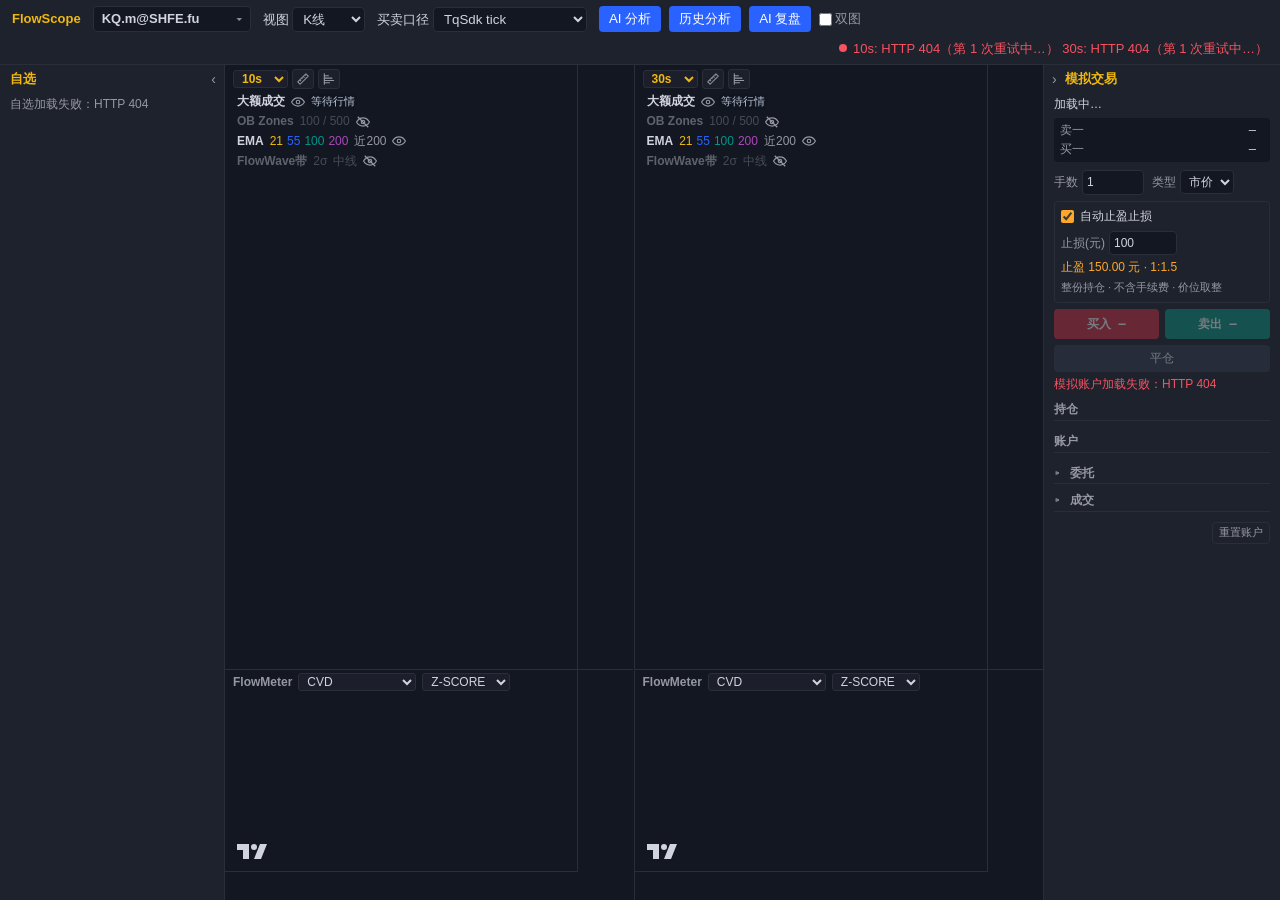
==== commit 9516b4ce: "新增大单检测和 OB Zones 并完善交易复盘 使用 SDK tick 序号保留同时间戳成交并补充回归测试；共享多周期检测器并缓存汇总，按北京时间自然日生成交易复盘。" ====
--- a/static/index.html
+++ b/static/index.html
@@ -46,7 +46,7 @@
   <span class="ai-group">
     <button id="ai-run" type="button" title="把图表截图连同这段行情的数值交给 DeepSeek 分析，结果显示在图表上方的浮层里，并存到 data/analysis/。默认只发鼠标所在的那张图。">AI 分析</button>
     <button id="ai-history-open" type="button" aria-controls="ai-history" aria-expanded="false" title="查看已保存的分析结论与当时的截图">历史分析</button>
-    <button id="trade-review-open" type="button" aria-controls="trade-review-panel" aria-expanded="false" title="按日期复盘模拟账户的全部成交与资金费">AI 复盘</button>
+    <button id="trade-review-open" type="button" aria-controls="trade-review-panel" aria-expanded="false" title="按北京时间自然日复盘模拟账户的成交与资金费">AI 复盘</button>
     <label title="勾上后两张图一起发给 AI（大周期在前：先定方向再找位置）；两张图周期相同时只发鼠标所在的那张"><input id="ai-both" type="checkbox">双图</label>
   </span>
   <!-- 状态点: 两张图的连接状态 + 合约目录/自选的提示, 细节在悬停提示里(app.js 的 showStatus) -->
@@ -94,7 +94,7 @@
       <div id="trade-review-body" class="ai-body">
         <div class="trade-review-controls">
           <label>模拟账户<select id="trade-review-account"><option value="futures">期货模拟</option><option value="crypto">加密模拟</option></select></label>
-          <label>复盘日期<input id="trade-review-date" type="date"></label>
+          <label>复盘日期（北京时间）<input id="trade-review-date" type="date"></label>
           <button id="trade-review-refresh" type="button" title="重新读取当前账户和日期的交易记录">刷新记录</button>
           <button id="trade-review-start" type="button" disabled>开始复盘</button>
         </div>
@@ -238,6 +238,7 @@
 <script src="ai-history.js"></script>
 <script src="trade-review.js"></script>
 <script src="session-markers.js"></script>
+<script src="large-trades.js"></script>
 <script src="chart-view.js"></script>
 <script src="app.js"></script>
 </body>
--- a/static/style.css
+++ b/static/style.css
@@ -355,6 +355,60 @@
 .ml-eye:hover { color: #d1d4dc; }
 .ml-slash { display: none; }
 .ml-item.off .ml-slash { display: inline; }
+
+.main-legend .large-read { flex: 0 1 auto; font-size: 11px; color: #b8c4d6; }
+.large-read[hidden], .large-tooltip[hidden] { display: none; }
+.large-tooltip {
+  position: absolute;
+  z-index: 8;
+  pointer-events: none;
+  max-width: min(380px, calc(100% - 32px));
+  padding: 11px 13px;
+  border: 1px solid #465268;
+  border-radius: 6px;
+  background: rgba(19, 23, 34, 0.97);
+  box-shadow: 0 5px 20px #0006;
+  color: #d1d4dc;
+  font-size: 12px;
+  line-height: 1.7;
+  white-space: pre-line;
+  overflow-wrap: anywhere;
+}
+
+/* OB 参数只展开在本图图例下, 不挤动价格图。 */
+.ml-item[data-key="ob"] { position: relative; }
+.main-legend .ob-read { flex: 0 1 auto; font-size: 11px; color: #9598a1; }
+.ob-read[hidden], .ob-settings[hidden] { display: none; }
+.ob-settings {
+  position: absolute;
+  top: calc(100% + 4px);
+  left: 0;
+  z-index: 5;
+  width: 246px;
+  max-width: calc(100vw - 80px);
+  padding: 12px;
+  border: 1px solid #434651;
+  border-radius: 6px;
+  background: #1e222d;
+  box-shadow: 0 4px 16px #0006;
+  color: #d1d4dc;
+  white-space: normal;
+}
+.ob-settings label { display: flex; align-items: center; justify-content: space-between; gap: 10px; margin-bottom: 8px; }
+.ob-settings input, .ob-actions button {
+  background: #131722;
+  color: #d1d4dc;
+  border: 1px solid #434651;
+  border-radius: 3px;
+  padding: 3px 6px;
+  font: inherit;
+}
+.ob-actions button { cursor: pointer; }
+.ob-actions button:hover { background: #2a2e39; }
+.ob-settings input[type="number"] { width: 76px; min-width: 0; }
+.ob-settings input[type="color"] { width: 40px; height: 24px; padding: 1px; cursor: pointer; }
+.ob-settings p { margin: 8px 0; color: #9598a1; line-height: 1.5; }
+.ob-actions { display: flex; justify-content: space-between; gap: 12px; }
 
 /* ---------- 自选面板 ---------- */
 #workspace { display: flex; flex: 1; min-height: 0; min-width: 0; }
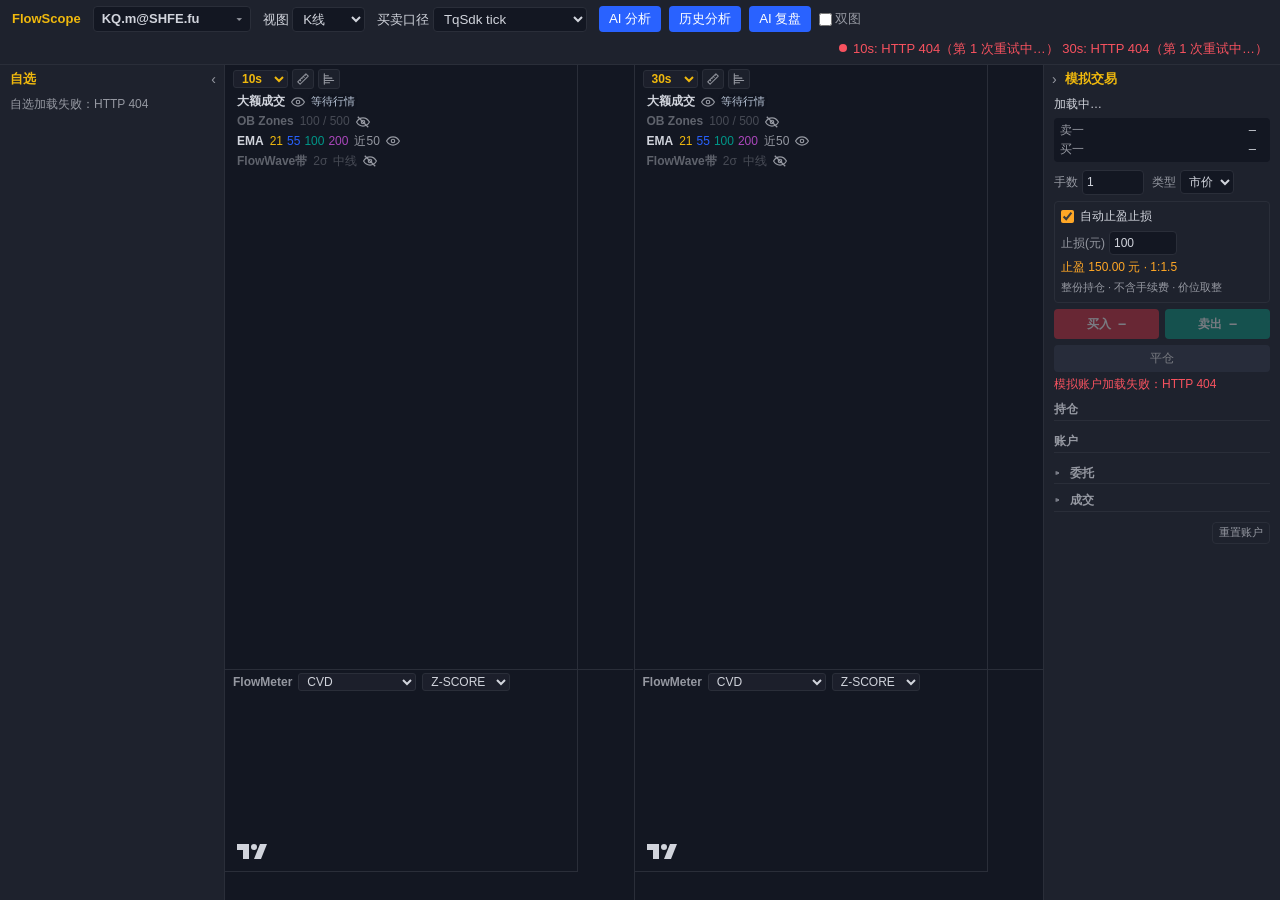
==== commit a2f472df: "完善大额成交检测、历史补判与模拟交易条件单" ====
--- a/static/index.html
+++ b/static/index.html
@@ -137,8 +137,9 @@
         <label>类型<select id="trade-type">
           <option value="market" selected>市价</option>
           <option value="limit">限价</option>
+          <option value="stop" title="突破单: 最新价涨到触发价时买入、跌到触发价时卖出, 触发后按市价成交">条件</option>
         </select></label>
-        <label id="trade-price-row" hidden>价格<input id="trade-price" type="number" min="0" step="any"></label>
+        <label id="trade-price-row" hidden><span id="trade-price-label">价格</span><input id="trade-price" type="number" min="0" step="any"></label>
         <label id="trade-leverage-row" hidden title="加密合约每个合约一个杠杆(全仓); 降杠杆后保证金不够会被拒">杠杆<select id="trade-leverage"></select></label>
         <div id="trade-auto-stops" class="trade-auto-stops" title="开仓成交后按整份持仓的均价和手数换算价格, 加仓、部分平仓后重算。只影响后续成交, 不修改已有持仓; 手动改价后退出金额模式。触发后按市价平仓, 实际盈亏会受跳动价位、价差和手续费影响">
           <label class="trade-auto-toggle"><input id="trade-auto-enabled" type="checkbox" checked>自动止盈止损</label>
@@ -148,14 +149,14 @@
           </div>
           <div id="trade-auto-note" class="trade-auto-note">整份持仓 · 不含手续费 · 价位取整</div>
         </div>
-        <div id="trade-order-stops" class="trade-order-stops" hidden title="可选, 留空表示不设。成交后挂到持仓上(只覆盖填了的那一项), 按最新价触发后市价平掉全部持仓。市价单按最新价校验, 限价单按委托价校验; 只减仓、平仓的委托不能带。下单成功后清空">
+        <div id="trade-order-stops" class="trade-order-stops" hidden title="可选, 留空表示不设。成交后挂到持仓上(只覆盖填了的那一项), 按最新价触发后市价平掉全部持仓。市价单按最新价校验, 限价单按委托价校验, 条件单按触发价校验; 只减仓、平仓的委托不能带。下单成功后清空">
           <label>止盈<input id="trade-order-tp" type="number" min="0" step="any" placeholder="不设"></label>
           <label>止损<input id="trade-order-sl" type="number" min="0" step="any" placeholder="不设"></label>
         </div>
       </div>
       <div class="trade-actions">
-        <button id="trade-buy" class="trade-buy" title="市价: 按卖一价整笔成交; 限价: 卖一不高于限价就立即成交, 否则挂单">买入</button>
-        <button id="trade-sell" class="trade-sell" title="市价: 按买一价整笔成交; 限价: 买一不低于限价就立即成交, 否则挂单">卖出</button>
+        <button id="trade-buy" class="trade-buy" title="市价: 按卖一价整笔成交; 限价: 卖一不高于限价就立即成交, 否则挂单; 条件: 触发价要高于最新价, 最新价涨到触发价时按市价买入">买入</button>
+        <button id="trade-sell" class="trade-sell" title="市价: 按买一价整笔成交; 限价: 买一不低于限价就立即成交, 否则挂单; 条件: 触发价要低于最新价, 最新价跌到触发价时按市价卖出">卖出</button>
       </div>
       <button id="trade-flatten" class="trade-flatten" title="按市价平掉当前合约的全部持仓">平仓</button>
       <div id="trade-msg" class="trade-msg"></div>
@@ -170,7 +171,7 @@
       <div class="trade-section">账户</div>
       <div id="trade-account" class="trade-grid"></div>
       <details class="trade-fold">
-        <summary class="trade-section" title="点击展开/折叠">委托<span id="trade-orders-count" class="trade-fold-count"></span></summary>
+        <summary class="trade-section" title="点击展开/折叠。K 线上: 拖挂单线改价, 双击挂单线撤单, 右键点价位挂限价单或条件单">委托<span id="trade-orders-count" class="trade-fold-count"></span></summary>
         <ul id="trade-orders" class="trade-list"></ul>
       </details>
       <details class="trade-fold">
--- a/static/style.css
+++ b/static/style.css
@@ -199,6 +199,45 @@
 .chart-view + .chart-view { border-left: 1px solid #2a2e39; }
 /* 划线止盈止损: 鼠标在能拖的线上(或正拖着)时换成上下箭头; 库在自己的元素上写了内联光标, 要 !important 才盖得住 */
 .chart-view.paper-drag, .chart-view.paper-drag * { cursor: ns-resize !important; }
+/* 右键挂单菜单与图上操作的结果提示: 摆在鼠标旁边, 压在图表和左上角图例之上 */
+.paper-menu {
+  position: absolute;
+  z-index: 40;
+  display: flex;
+  flex-direction: column;
+  min-width: 150px;
+  padding: 4px 0;
+  border: 1px solid #363c4e;
+  border-radius: 4px;
+  background: #1e222d;
+  box-shadow: 0 4px 12px rgba(0, 0, 0, 0.5);
+}
+.paper-menu button {
+  padding: 5px 12px;
+  border: none;
+  background: transparent;
+  font: 12px Consolas, "Microsoft YaHei", monospace;
+  text-align: left;
+  white-space: nowrap;
+  cursor: pointer;
+}
+.paper-menu button.buy { color: #f23645; }
+.paper-menu button.sell { color: #00b36b; }
+.paper-menu button:hover { background: #2a2e39; }
+.paper-toast {
+  position: absolute;
+  z-index: 40;
+  max-width: 320px;
+  padding: 4px 8px;
+  border-radius: 4px;
+  background: rgba(30, 34, 45, 0.95);
+  border: 1px solid #363c4e;
+  color: #66bb6a;
+  font-size: 12px;
+  pointer-events: none;
+}
+.paper-toast.error { color: #f7525f; }
+.paper-toast[hidden] { display: none; }
 
 /* 每张图的左上角(也就是主图窗格的左上角): 周期下拉框, 下面挂主图指标图例。
    容器不挡十字光标, 只有下拉框和图例的每一行接收鼠标(选周期、悬停看说明、点眼睛) */
@@ -324,7 +363,7 @@
 .ml-name { font-weight: 600; cursor: default; }
 .ml-params { display: inline-flex; gap: 4px; color: #9598a1; }
 /* FlowWave带 的带宽是按钮(点一下切下一档), 外观与其他参数一致, 只在悬停时提示可点;
-   后面的「中线」开关同样是文字按钮: 亮 = 显示, 暗 = 隐藏。EMA 的「近200 / 全部」写着当前范围, 外观同参数 */
+   后面的「中线」开关同样是文字按钮: 亮 = 显示, 暗 = 隐藏。EMA 的「近50 / 全部」写着当前范围, 外观同参数 */
 button.ml-params, .ml-toggle, .ml-range {
   padding: 0;
   border: none;
@@ -611,6 +650,7 @@
 .trade-list li.done { opacity: 0.6; }
 .trade-list li.with-stops { flex-wrap: wrap; }
 .trade-order-stops-line { width: 100%; padding-left: 1em; color: #9598a1; font-size: 11px; }
+.trade-order-stops-line.error { color: #f7525f; }
 .trade-cancel { background: #363c4e; padding: 0 6px; }
 .trade-cancel:hover { background: #434a60; }
 
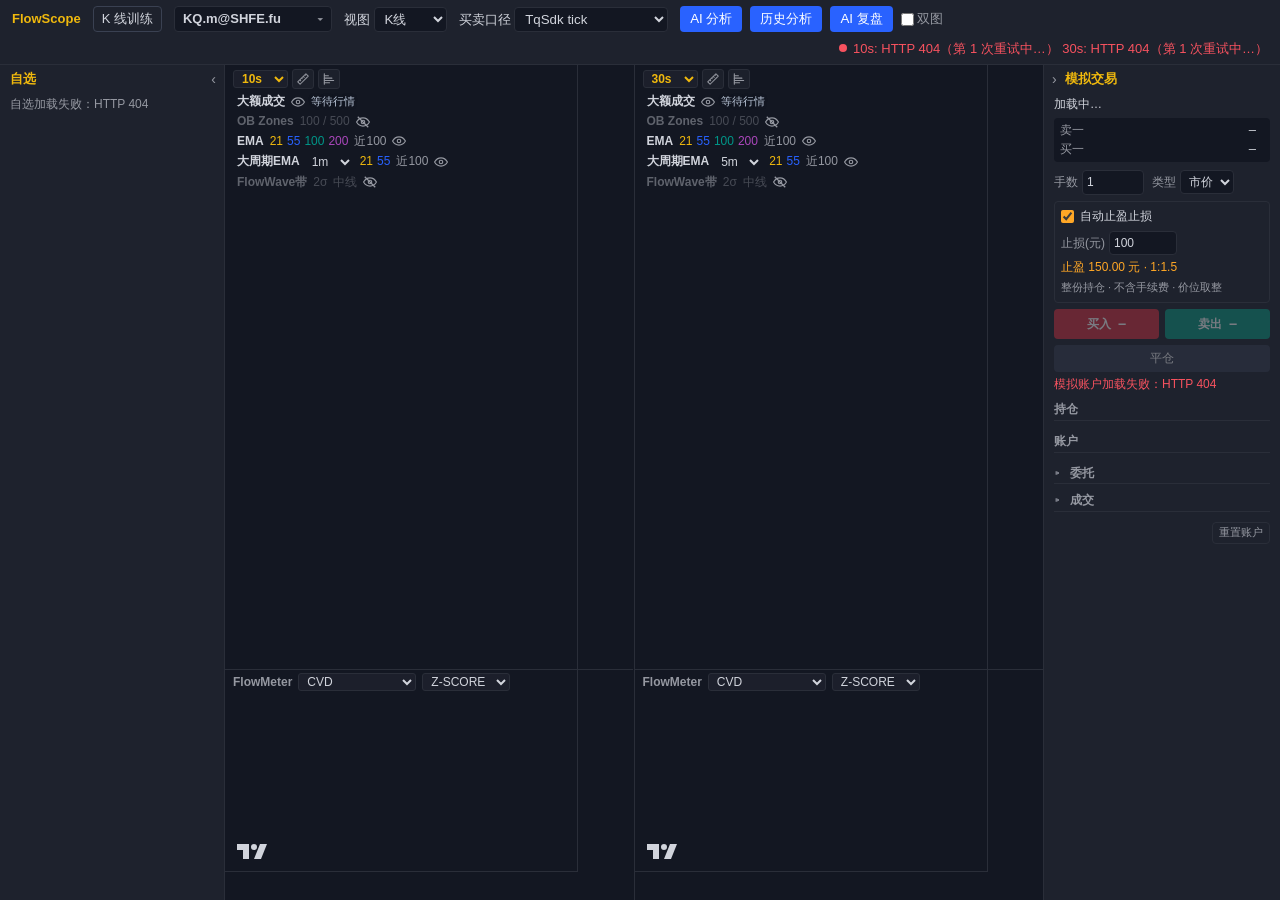
==== commit e98cedcf: "新增历史盲盘 K 线训练并复用指标绘图" ====
--- a/static/index.html
+++ b/static/index.html
@@ -11,6 +11,7 @@
 <body>
 <div id="toolbar">
   <span class="logo">FlowScope</span>
+  <a href="training.html" style="color:#d1d4dc;text-decoration:none;padding:3px 8px;border:1px solid #3a4152;border-radius:4px">K 线训练</a>
   <div id="picker" class="picker">
     <button id="picker-trigger" class="picker-trigger" aria-haspopup="listbox" aria-expanded="false"
             title="选择品种与月份：输入即搜索（中文名/代码），↑↓ 移动，→/← 换列，Tab 切换期货/加密，Enter 确认，Esc 关闭；双击品种 = 主力。切换合约只走这里。">选择合约</button>
--- a/static/style.css
+++ b/static/style.css
@@ -359,11 +359,12 @@
   border-radius: 3px;
   pointer-events: auto;
 }
+.ml-item[hidden] { display: none; }   /* 同上: 大周期EMA 在没有更大周期的图上整行不显示 */
 .ml-item:hover { background: rgba(42, 46, 57, 0.85); }
 .ml-name { font-weight: 600; cursor: default; }
 .ml-params { display: inline-flex; gap: 4px; color: #9598a1; }
 /* FlowWave带 的带宽是按钮(点一下切下一档), 外观与其他参数一致, 只在悬停时提示可点;
-   后面的「中线」开关同样是文字按钮: 亮 = 显示, 暗 = 隐藏。EMA 的「近50 / 全部」写着当前范围, 外观同参数 */
+   后面的「中线」开关同样是文字按钮: 亮 = 显示, 暗 = 隐藏。EMA 的「近100 / 全部」写着当前范围, 外观同参数 */
 button.ml-params, .ml-toggle, .ml-range {
   padding: 0;
   border: none;
@@ -378,9 +379,24 @@
 button.ml-params:disabled, .ml-toggle:disabled, .ml-range:disabled { cursor: default; }
 .ml-toggle { color: #9598a1; opacity: 0.45; }
 .ml-toggle.on { color: #d1d4dc; opacity: 1; }
+/* EMA 周期里的「100 200」: 数字保留各自线色, 整组是一个开关(暗 = 不画这两条) */
+.ml-long { display: inline-flex; gap: 4px; }
 .ml-range { color: #9598a1; }
+/* 大周期EMA 选大周期的下拉框: 外观同参数文字, 只在悬停时显出边框 */
+.ml-tf {
+  padding: 0 1px;
+  border: 1px solid transparent;
+  border-radius: 3px;
+  background: none;
+  color: #d1d4dc;
+  font: inherit;
+  cursor: pointer;
+}
+.ml-tf:hover:not(:disabled) { border-color: #2a2e39; background: rgba(30, 34, 45, 0.85); }
+.ml-tf:disabled { cursor: default; }
+.ml-tf option { background: #1e222d; color: #d1d4dc; }
 .ml-item.off .ml-name, .ml-item.off .ml-params, .ml-item.off .ml-toggle, .ml-item.off .ml-range,
-.ml-item.off .vp-read { opacity: 0.4; }
+.ml-item.off .ml-tf, .ml-item.off .vp-read { opacity: 0.4; }
 /* 成交量分布那一行的 POC / VAH / VAL 读数: 读数样式, 但不撑满整行 */
 .main-legend .vp-read { flex: 0 1 auto; }
 .ml-eye {
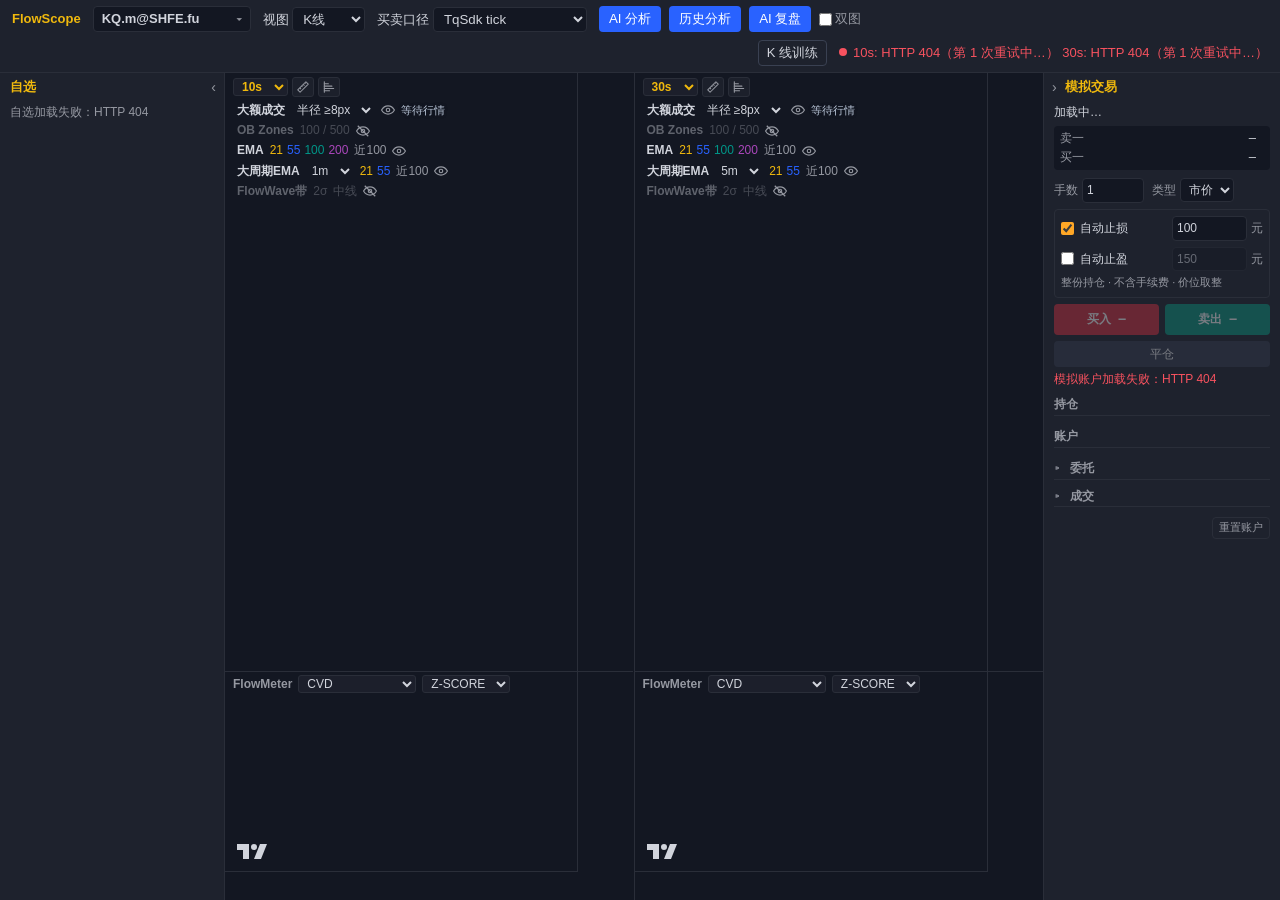
==== commit 288943d5: "完善行情选择与模拟交易交互，新增 FlowWave Pine 和黄金行情探针" ====
--- a/static/index.html
+++ b/static/index.html
@@ -11,7 +11,6 @@
 <body>
 <div id="toolbar">
   <span class="logo">FlowScope</span>
-  <a href="training.html" style="color:#d1d4dc;text-decoration:none;padding:3px 8px;border:1px solid #3a4152;border-radius:4px">K 线训练</a>
   <div id="picker" class="picker">
     <button id="picker-trigger" class="picker-trigger" aria-haspopup="listbox" aria-expanded="false"
             title="选择品种与月份：输入即搜索（中文名/代码），↑↓ 移动，→/← 换列，Tab 切换期货/加密，Enter 确认，Esc 关闭；双击品种 = 主力。切换合约只走这里。">选择合约</button>
@@ -50,14 +49,17 @@
     <button id="trade-review-open" type="button" aria-controls="trade-review-panel" aria-expanded="false" title="按北京时间自然日复盘模拟账户的成交与资金费">AI 复盘</button>
     <label title="勾上后两张图一起发给 AI（大周期在前：先定方向再找位置）；两张图周期相同时只发鼠标所在的那张"><input id="ai-both" type="checkbox">双图</label>
   </span>
-  <!-- 状态点: 两张图的连接状态 + 合约目录/自选的提示, 细节在悬停提示里(app.js 的 showStatus) -->
-  <span id="status" class="off">连接中…</span>
+  <div class="toolbar-end">
+    <a href="training.html" style="color:#d1d4dc;text-decoration:none;padding:3px 8px;border:1px solid #3a4152;border-radius:4px">K 线训练</a>
+    <!-- 状态点: 两张图的连接状态 + 合约目录/自选的提示, 细节在悬停提示里(app.js 的 showStatus) -->
+    <span id="status" class="off">连接中…</span>
+  </div>
 </div>
 <div id="workspace">
   <aside id="watchlist">
     <div id="watch-head">
       <span>自选</span>
-      <button id="watch-toggle" title="折叠/展开自选面板">‹</button>
+      <button id="watch-toggle" title="折叠/展开自选面板" aria-controls="watch-items" aria-expanded="true" aria-label="收起自选面板">‹</button>
     </div>
     <div id="watch-hint">加载中…</div>
     <ul id="watch-items"></ul>
@@ -134,7 +136,12 @@
         <span class="trade-dim">买一</span><span id="trade-bid">—</span><span id="trade-bid-vol" class="trade-dim"></span>
       </div>
       <div class="trade-form">
-        <label><span id="trade-qty-label">手数</span><input id="trade-qty" type="number" min="1" max="500" step="1" value="1"></label>
+        <label id="trade-sizing-row" hidden>下单方式<select id="trade-sizing">
+          <option value="margin" selected>按保证金</option>
+          <option value="qty">按币数</option>
+        </select></label>
+        <label id="trade-qty-row"><span id="trade-qty-label">手数</span><input id="trade-qty" type="number" min="1" max="500" step="1" value="1"></label>
+        <label id="trade-margin-row" hidden>保证金(USDT)<input id="trade-margin" type="number" min="0.01" step="any" value="100"></label>
         <label>类型<select id="trade-type">
           <option value="market" selected>市价</option>
           <option value="limit">限价</option>
@@ -142,11 +149,15 @@
         </select></label>
         <label id="trade-price-row" hidden><span id="trade-price-label">价格</span><input id="trade-price" type="number" min="0" step="any"></label>
         <label id="trade-leverage-row" hidden title="加密合约每个合约一个杠杆(全仓); 降杠杆后保证金不够会被拒">杠杆<select id="trade-leverage"></select></label>
+        <div id="trade-sizing-note" class="trade-sizing-note" hidden></div>
         <div id="trade-auto-stops" class="trade-auto-stops" title="开仓成交后按整份持仓的均价和手数换算价格, 加仓、部分平仓后重算。只影响后续成交, 不修改已有持仓; 手动改价后退出金额模式。触发后按市价平仓, 实际盈亏会受跳动价位、价差和手续费影响">
-          <label class="trade-auto-toggle"><input id="trade-auto-enabled" type="checkbox" checked>自动止盈止损</label>
-          <div id="trade-auto-fields" class="trade-auto-fields">
-            <label>止损(元)<input id="trade-auto-loss" type="number" min="0.01" step="any" value="100"></label>
-            <span id="trade-auto-profit">止盈 150 元 · 1:1.5</span>
+          <div class="trade-auto-row">
+            <label class="trade-auto-toggle"><input id="trade-auto-loss-enabled" type="checkbox" checked>自动止损</label>
+            <label><input id="trade-auto-loss" aria-label="自动止损金额" type="number" min="0.01" step="any" value="100">元</label>
+          </div>
+          <div class="trade-auto-row">
+            <label class="trade-auto-toggle"><input id="trade-auto-profit-enabled" type="checkbox">自动止盈</label>
+            <label><input id="trade-auto-profit" aria-label="自动止盈金额" type="number" min="0.01" step="any" value="150" disabled>元</label>
           </div>
           <div id="trade-auto-note" class="trade-auto-note">整份持仓 · 不含手续费 · 价位取整</div>
         </div>
@@ -160,7 +171,7 @@
         <button id="trade-sell" class="trade-sell" title="市价: 按买一价整笔成交; 限价: 买一不低于限价就立即成交, 否则挂单; 条件: 触发价要低于最新价, 最新价跌到触发价时按市价卖出">卖出</button>
       </div>
       <button id="trade-flatten" class="trade-flatten" title="按市价平掉当前合约的全部持仓">平仓</button>
-      <div id="trade-msg" class="trade-msg"></div>
+      <div id="trade-msg" class="trade-msg" role="status"></div>
       <div class="trade-section">持仓</div>
       <div id="trade-position" class="trade-grid"></div>
       <div id="trade-stops" class="trade-stops" hidden title="按最新价触发: 多单最新价涨到止盈价或跌到止损价(空单反之)就按市价平掉全部持仓; 留空表示不设。也可以在 K 线上划线: 拖止盈/止损线改价, 从持仓均价线拖出新设, 双击线取消">
@@ -172,7 +183,7 @@
       <div class="trade-section">账户</div>
       <div id="trade-account" class="trade-grid"></div>
       <details class="trade-fold">
-        <summary class="trade-section" title="点击展开/折叠。K 线上: 拖挂单线改价, 双击挂单线撤单, 右键点价位挂限价单或条件单">委托<span id="trade-orders-count" class="trade-fold-count"></span></summary>
+        <summary class="trade-section" title="点击展开/折叠。K 线上: 拖挂单线改价, 双击挂单线撤单, 点击十字线右侧加号挂限价单或条件单">委托<span id="trade-orders-count" class="trade-fold-count"></span></summary>
         <ul id="trade-orders" class="trade-list"></ul>
       </details>
       <details class="trade-fold">
@@ -229,6 +240,10 @@
     </section>
   </div>
 </section>
+<div id="trade-notice" class="trade-notice" role="status" aria-live="polite" aria-atomic="true" hidden>
+  <span id="trade-notice-text"></span>
+  <button id="trade-notice-close" type="button" aria-label="关闭平仓提示">×</button>
+</div>
 <script src="vendor/lightweight-charts.standalone.production.js"></script>
 <script>window.LightweightCharts || document.write('<script src="https://unpkg.com/lightweight-charts@5.2.1/dist/lightweight-charts.standalone.production.js"><\/script>')</script>
 <script src="data-sync.js"></script>
--- a/static/style.css
+++ b/static/style.css
@@ -123,6 +123,9 @@
 }
 .picker-row:hover, .picker-row.active { background: #262b38; border-left-color: #f0b90d; }
 .picker-name { flex: 1; overflow: hidden; text-overflow: ellipsis; white-space: nowrap; }
+.picker-info { flex: 1; min-width: 0; }
+.picker-info > .picker-name { display: block; }
+.picker-metrics { display: flex; flex-wrap: wrap; gap: 2px 10px; margin-top: 2px; }
 .picker-qty { color: #9598a1; font-family: Consolas, monospace; font-size: 12px; }
 /* 行内自选: 未收藏是暗色空心星, 悬停点亮, 已收藏金色实心; 提交中变淡 */
 .picker-star { color: #5a6072; padding: 0 2px 0 6px; cursor: pointer; }
@@ -143,9 +146,19 @@
 
 /* 收藏入口只在合约选择器每行的 ☆ 上, 工具栏不再有收藏按钮 */
 
-/* 状态点: 靠右, 圆点颜色看整体, 文字太长时截断(全文在悬停提示里) */
+/* 训练入口与连接状态一起靠右, 窄窗口换行时保持相邻。 */
+.toolbar-end {
+  display: flex;
+  align-items: center;
+  gap: 12px;
+  margin-left: auto;
+  min-width: 0;
+  max-width: 100%;
+}
+.toolbar-end > a { flex-shrink: 0; }
+
+/* 状态点: 圆点颜色看整体, 文字太长时截断(全文在悬停提示里) */
 #status {
-  margin-left: auto;
   min-width: 0;
   overflow: hidden;
   text-overflow: ellipsis;
@@ -199,7 +212,27 @@
 .chart-view + .chart-view { border-left: 1px solid #2a2e39; }
 /* 划线止盈止损: 鼠标在能拖的线上(或正拖着)时换成上下箭头; 库在自己的元素上写了内联光标, 要 !important 才盖得住 */
 .chart-view.paper-drag, .chart-view.paper-drag * { cursor: ns-resize !important; }
-/* 右键挂单菜单与图上操作的结果提示: 摆在鼠标旁边, 压在图表和左上角图例之上 */
+/* 十字线右端的挂单入口, 与价格轴标签相接。 */
+.paper-add {
+  position: absolute;
+  z-index: 30;
+  display: grid;
+  place-items: center;
+  width: 22px;
+  height: 22px;
+  padding: 0;
+  border: none;
+  border-radius: 2px 0 0 2px;
+  background: #4c525e;
+  color: #fff;
+  transform: translate(-100%, -50%);
+  cursor: pointer;
+}
+.paper-add[hidden] { display: none; }
+.paper-add svg { width: 16px; height: 16px; fill: none; stroke: currentColor; stroke-width: 1; pointer-events: none; }
+.paper-add:hover, .paper-add[aria-expanded="true"] { background: #636a78; }
+.paper-add:focus-visible { outline: 2px solid #90b4ff; outline-offset: 2px; }
+/* 挂单菜单与图上操作的结果提示: 压在图表和左上角图例之上 */
 .paper-menu {
   position: absolute;
   z-index: 40;
@@ -382,8 +415,8 @@
 /* EMA 周期里的「100 200」: 数字保留各自线色, 整组是一个开关(暗 = 不画这两条) */
 .ml-long { display: inline-flex; gap: 4px; }
 .ml-range { color: #9598a1; }
-/* 大周期EMA 选大周期的下拉框: 外观同参数文字, 只在悬停时显出边框 */
-.ml-tf {
+/* 大周期EMA 与大额圆圈尺寸的下拉框: 外观同参数文字, 只在悬停时显出边框 */
+.ml-tf, .ml-size {
   padding: 0 1px;
   border: 1px solid transparent;
   border-radius: 3px;
@@ -392,11 +425,11 @@
   font: inherit;
   cursor: pointer;
 }
-.ml-tf:hover:not(:disabled) { border-color: #2a2e39; background: rgba(30, 34, 45, 0.85); }
-.ml-tf:disabled { cursor: default; }
-.ml-tf option { background: #1e222d; color: #d1d4dc; }
+.ml-tf:hover:not(:disabled), .ml-size:hover:not(:disabled) { border-color: #2a2e39; background: rgba(30, 34, 45, 0.85); }
+.ml-tf:disabled, .ml-size:disabled { cursor: default; }
+.ml-tf option, .ml-size option { background: #1e222d; color: #d1d4dc; }
 .ml-item.off .ml-name, .ml-item.off .ml-params, .ml-item.off .ml-toggle, .ml-item.off .ml-range,
-.ml-item.off .ml-tf, .ml-item.off .vp-read { opacity: 0.4; }
+.ml-item.off .ml-tf, .ml-item.off .ml-size, .ml-item.off .vp-read { opacity: 0.4; }
 /* 成交量分布那一行的 POC / VAH / VAL 读数: 读数样式, 但不撑满整行 */
 .main-legend .vp-read { flex: 0 1 auto; }
 .ml-eye {
@@ -501,14 +534,32 @@
 #watch-hint { color: #9598a1; font-size: 12px; padding: 2px 10px 6px; }
 
 #watch-items { list-style: none; margin: 0; padding: 0; overflow-y: auto; flex: 1; min-height: 0; }
-#watch-items li { padding: 4px 8px 5px 10px; border-left: 2px solid transparent; cursor: pointer; }
-#watch-items li:hover { background: #262b38; }
-#watch-items li.active { background: #262b38; border-left-color: #f0b90d; }
-#watch-items li.dead { opacity: 0.55; }
+.watch-group-items { list-style: none; margin: 0; padding: 0; }
+.watch-group-title {
+  display: flex;
+  align-items: center;
+  justify-content: space-between;
+  position: sticky;
+  top: 0;
+  z-index: 1;
+  margin: 0;
+  padding: 6px 10px 4px;
+  background: #1e222d;
+  color: #9598a1;
+  font-size: 11px;
+  font-weight: 600;
+  border-bottom: 1px solid #2a2e39;
+}
+.watch-group + .watch-group { margin-top: 6px; }
+.watch-group-count { color: #6b7180; font-weight: normal; }
+#watch-items .watch-item { padding: 4px 8px 5px 10px; border-left: 2px solid transparent; cursor: pointer; }
+#watch-items .watch-item:hover { background: #262b38; }
+#watch-items .watch-item.active { background: #262b38; border-left-color: #f0b90d; }
+#watch-items .watch-item.dead { opacity: 0.55; }
 .watch-top { display: flex; align-items: baseline; gap: 6px; }
 .watch-name { flex: 1; overflow: hidden; text-overflow: ellipsis; white-space: nowrap; }
 .watch-remove { color: #9598a1; opacity: 0; padding: 0 2px; }
-#watch-items li:hover .watch-remove { opacity: 1; }
+#watch-items .watch-item:hover .watch-remove { opacity: 1; }
 .watch-bottom {
   display: flex;
   align-items: baseline;
@@ -592,18 +643,30 @@
 }
 #trade-qty { width: 52px; }
 #trade.crypto #trade-qty { width: 84px; }   /* 加密合约的数量是小数的币 */
+#trade-sizing-row { width: 100%; }
+#trade-margin { width: 84px; }
+.trade-sizing-note { width: 100%; color: #9598a1; font-size: 11px; line-height: 1.5; white-space: pre-line; }
+.trade-sizing-note[hidden] { display: none; }
 #trade-price { width: 96px; }
 /* 下单时带的止盈止损: 表单里单独一整行, 两个框平分 */
 .trade-order-stops { width: 100%; display: flex; gap: 8px; }
-.trade-order-stops[hidden], .trade-auto-stops[hidden], .trade-auto-fields[hidden], .trade-auto-note[hidden] { display: none; }
+.trade-order-stops[hidden], .trade-auto-stops[hidden], .trade-auto-note[hidden] { display: none; }
 .trade-auto-stops { width: 100%; padding: 6px; border: 1px solid #2a2e39; border-radius: 4px; }
 .trade-form .trade-auto-toggle { color: #d1d4dc; }
-#trade-auto-enabled { margin: 0 2px 0 0; accent-color: #ffa726; }
-.trade-auto-fields { display: flex; align-items: center; flex-wrap: wrap; gap: 4px 8px; margin-top: 6px; }
-#trade-auto-loss { width: 58px; }
-#trade-auto-profit { color: #ffa726; }
+.trade-auto-toggle input { margin: 0 2px 0 0; accent-color: #ffa726; }
+.trade-auto-row { display: flex; align-items: center; justify-content: space-between; gap: 8px; }
+.trade-auto-row + .trade-auto-row { margin-top: 6px; }
+#trade-auto-loss, #trade-auto-profit { width: 65px; }
+.trade-auto-row input:disabled { opacity: .4; }
 .trade-auto-note { margin-top: 4px; font-size: 11px; color: #9598a1; }
 .trade-auto-note.error { color: #f7525f; }
+.trade-notice { position: fixed; right: 20px; bottom: 20px; z-index: 100;
+  display: flex; align-items: flex-start; gap: 12px; max-width: min(460px, calc(100vw - 40px));
+  padding: 14px 16px; border: 1px solid #687b94; border-radius: 6px; background: #1e2633;
+  color: #e3eaf4; box-shadow: 0 4px 20px #0008; font-size: 13px; line-height: 1.7; }
+.trade-notice[hidden] { display: none; }
+#trade-notice-text, .trade-msg { white-space: pre-line; }
+#trade-notice-close { border: 0; padding: 0 2px; background: none; color: #aebaca; font-size: 20px; cursor: pointer; }
 
 .trade-actions { display: flex; gap: 6px; }
 .trade-actions button, .trade-flatten, .trade-foot button, .trade-cancel, .trade-stops button {
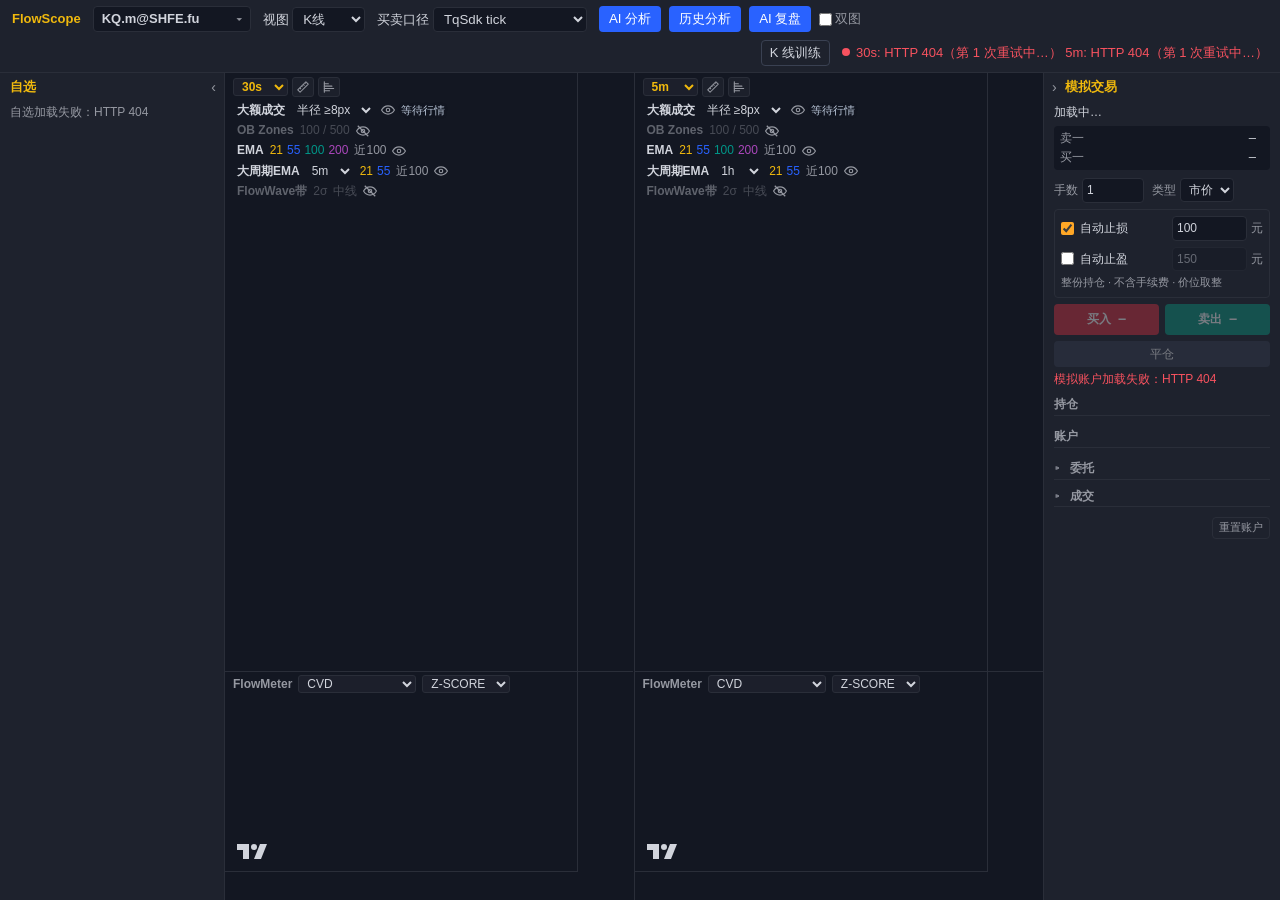
==== commit d7e97325: "完善主力换月与深度盘口撮合，稳定 OB 历史状态" ====
--- a/static/index.html
+++ b/static/index.html
@@ -13,7 +13,7 @@
   <span class="logo">FlowScope</span>
   <div id="picker" class="picker">
     <button id="picker-trigger" class="picker-trigger" aria-haspopup="listbox" aria-expanded="false"
-            title="选择品种与月份：输入即搜索（中文名/代码），↑↓ 移动，→/← 换列，Tab 切换期货/加密，Enter 确认，Esc 关闭；双击品种 = 主力。切换合约只走这里。">选择合约</button>
+            title="选择主力或固定月份：主力自动换月；输入即搜索（中文名/代码），↑↓ 移动，→/← 换列，Tab 切换期货/加密，Enter 确认，Esc 关闭；双击品种 = 自动换月主力。">选择合约</button>
     <div id="picker-popup" class="picker-popup" hidden>
       <div class="picker-search-bar">
         <input id="picker-search" type="text" placeholder="搜索品种 / 代码，如 燃油、fu、rb" spellcheck="false" autocomplete="off">
@@ -21,9 +21,9 @@
       <div id="picker-tabs" class="picker-tabs" role="tablist" aria-label="分类" hidden></div>
       <div class="picker-columns">
         <div id="picker-products" class="picker-col" role="listbox" aria-label="品种"></div>
-        <div id="picker-months" class="picker-col" role="listbox" aria-label="月份"></div>
-      </div>
-      <div id="picker-foot" class="picker-foot">↑↓ 移动 · →/← 换列 · Tab 换分类 · Enter 确认 · Esc 关闭 · 双击品种=主力 · ☆ 加自选</div>
+        <div id="picker-months" class="picker-col" role="listbox" aria-label="主力与月份"></div>
+      </div>
+      <div id="picker-foot" class="picker-foot">主力自动换月 · 固定月份不换月 · ☆ 加自选<br>↑↓ 移动 · →/← 换列 · Tab 换分类 · Enter 确认 · 双击品种选主力</div>
     </div>
   </div>
   <label>视图
@@ -64,7 +64,7 @@
     <div id="watch-hint">加载中…</div>
     <ul id="watch-items"></ul>
   </aside>
-  <!-- 10s、30s 两张图由 chart-view.js 在这里创建, 左右并排 -->
+  <!-- 两张图(默认 30s、5m)由 chart-view.js 在这里创建, 左右并排 -->
   <div id="chart">
     <!-- AI 看图分析的浮层(ai-panel.js): 盖在图表上, 标题栏拖动、右下角拉大小 -->
     <div id="ai-panel" class="ai-panel" hidden>
--- a/static/style.css
+++ b/static/style.css
@@ -125,6 +125,7 @@
 .picker-name { flex: 1; overflow: hidden; text-overflow: ellipsis; white-space: nowrap; }
 .picker-info { flex: 1; min-width: 0; }
 .picker-info > .picker-name { display: block; }
+.picker-detail { color: #9598a1; font-size: 12px; margin-top: 2px; }
 .picker-metrics { display: flex; flex-wrap: wrap; gap: 2px 10px; margin-top: 2px; }
 .picker-qty { color: #9598a1; font-family: Consolas, monospace; font-size: 12px; }
 /* 行内自选: 未收藏是暗色空心星, 悬停点亮, 已收藏金色实心; 提交中变淡 */
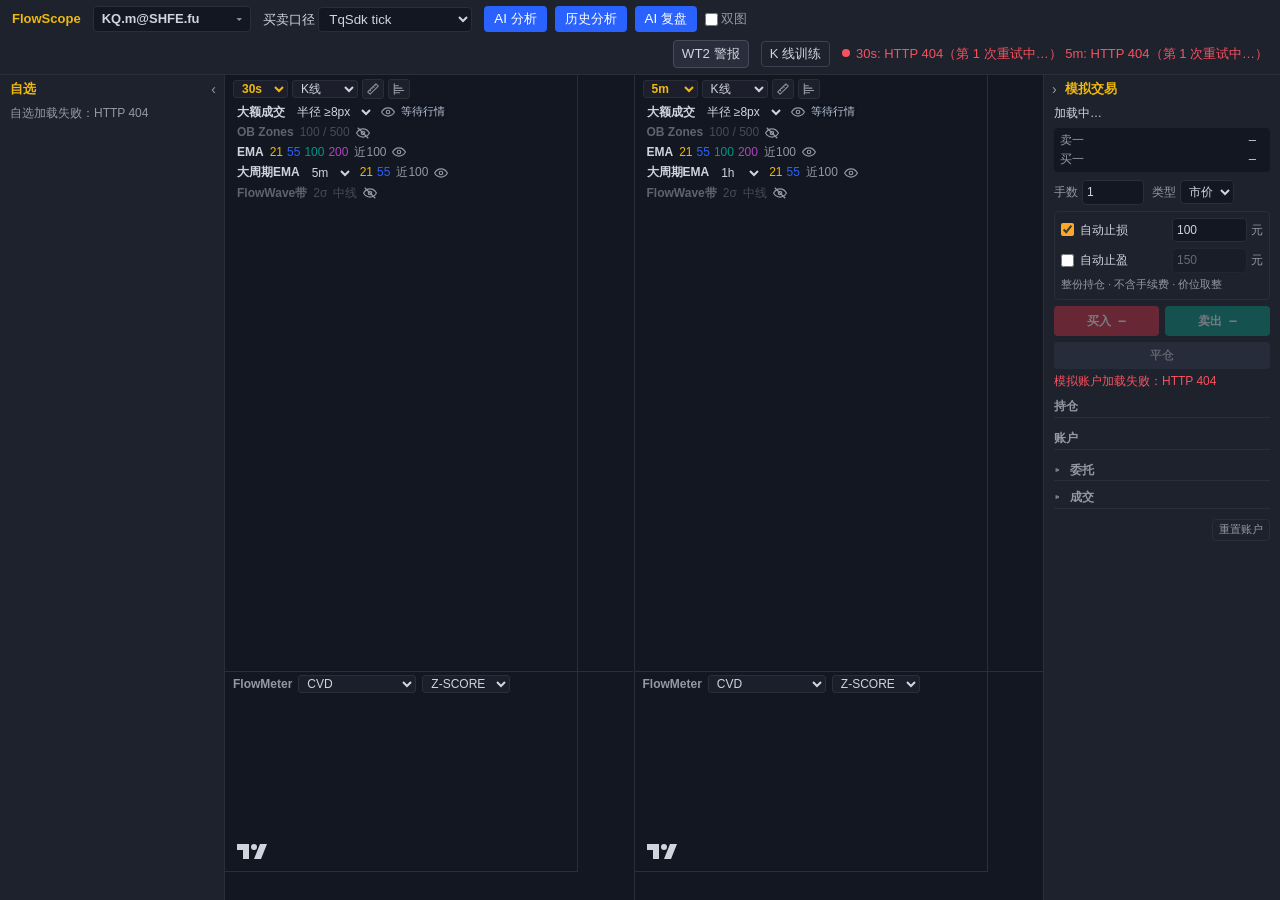
==== commit 67020d4c: "新增 WT2 后台警报并完善足迹图与历史同步" ====
--- a/static/index.html
+++ b/static/index.html
@@ -7,6 +7,7 @@
 <link rel="icon" href="favicon.ico" sizes="16x16 32x32 48x48">
 <link rel="icon" href="favicon.svg" type="image/svg+xml" sizes="any">
 <link rel="stylesheet" href="style.css">
+<link rel="stylesheet" href="alerts.css">
 </head>
 <body>
 <div id="toolbar">
@@ -26,12 +27,6 @@
       <div id="picker-foot" class="picker-foot">主力自动换月 · 固定月份不换月 · ☆ 加自选<br>↑↓ 移动 · →/← 换列 · Tab 换分类 · Enter 确认 · 双击品种选主力</div>
     </div>
   </div>
-  <label>视图
-    <select id="view">
-      <option value="candle" selected>K线</option>
-      <option value="footprint">足迹图</option>
-    </select>
-  </label>
   <!-- 模式/阈值在每张图 FlowMeter 窗格的左上角(chart-view.js 建), 只影响那个窗格 -->
   <label>买卖口径
     <select id="cvd-source" title="决定成交量怎么分成主动买和主动卖，影响 CVD、Delta 和买卖量。TqSdk tick：按快照盘口估算方向；TV K线：按小周期 K 线涨跌归类成交量，后面的秒数是拆分用的小周期，当前周期用不了的置灰。两者行情均来自 TqSdk。">
@@ -50,12 +45,25 @@
     <label title="勾上后两张图一起发给 AI（大周期在前：先定方向再找位置）；两张图周期相同时只发鼠标所在的那张"><input id="ai-both" type="checkbox">双图</label>
   </span>
   <div class="toolbar-end">
+    <button id="alerts-open" type="button" aria-controls="alerts-panel" aria-expanded="false">WT2 警报</button>
     <a href="training.html" style="color:#d1d4dc;text-decoration:none;padding:3px 8px;border:1px solid #3a4152;border-radius:4px">K 线训练</a>
     <!-- 状态点: 两张图的连接状态 + 合约目录/自选的提示, 细节在悬停提示里(app.js 的 showStatus) -->
     <span id="status" class="off">连接中…</span>
   </div>
 </div>
 <div id="workspace">
+  <section id="alerts-panel" class="alerts-panel" aria-label="五分钟 WT2 警报" hidden>
+    <div class="alerts-head"><strong>自选 · 5分钟 WT2 警报</strong><button id="alerts-close" type="button" aria-label="关闭警报面板">×</button></div>
+    <div class="alerts-controls">
+      <label><input id="alerts-enabled" type="checkbox">开启后台警报</label>
+      <button id="alerts-test" type="button">测试 Windows 通知</button>
+    </div>
+    <p id="alerts-status" role="status">正在读取后台状态…</p>
+    <p id="alerts-test-result" role="status"></p>
+    <p class="alerts-note">收盘确认 · 同一段只提醒一次 · 再次进入重新提醒。电脑需保持唤醒，后端需持续运行。</p>
+    <ul id="alerts-monitors"></ul>
+    <strong>最近警报</strong><ul id="alerts-history"></ul>
+  </section>
   <aside id="watchlist">
     <div id="watch-head">
       <span>自选</span>
@@ -258,5 +266,7 @@
 <script src="large-trades.js"></script>
 <script src="chart-view.js"></script>
 <script src="app.js"></script>
+<script src="alert-panel.js"></script>
+<script>window.alertPanel = FlowAlerts.mount({onChange: () => renderWatch()});</script>
 </body>
 </html>
--- a/static/style.css
+++ b/static/style.css
@@ -211,6 +211,21 @@
   min-height: 0;
 }
 .chart-view + .chart-view { border-left: 1px solid #2a2e39; }
+.footprint-info {
+  position: absolute; z-index: 3; top: 42px; left: 12px; max-width: calc(100% - 110px);
+  padding: 0 6px; border-radius: 3px; background: rgba(19, 23, 34, 0.82);
+  color: #9598a1; font-size: 11px; line-height: 18px; cursor: help;
+  white-space: nowrap; overflow: hidden; text-overflow: ellipsis;
+}
+.footprint-info[hidden] { display: none; }
+.history-hint {
+  position: absolute; top: 42px; left: 50%; transform: translateX(-50%); z-index: 6;
+  padding: 5px 10px; border: 1px solid #363c4b; border-radius: 4px;
+  background: #171b24e8; color: #b2b9c8; font-size: 12px; white-space: nowrap;
+}
+.history-hint:disabled { cursor: default; opacity: 1; }
+.history-hint:not(:disabled) { cursor: pointer; color: #f0b90b; }
+.history-hint[hidden] { display: none; }
 /* 划线止盈止损: 鼠标在能拖的线上(或正拖着)时换成上下箭头; 库在自己的元素上写了内联光标, 要 !important 才盖得住 */
 .chart-view.paper-drag, .chart-view.paper-drag * { cursor: ns-resize !important; }
 /* 十字线右端的挂单入口, 与价格轴标签相接。 */
@@ -273,7 +288,7 @@
 .paper-toast.error { color: #f7525f; }
 .paper-toast[hidden] { display: none; }
 
-/* 每张图的左上角(也就是主图窗格的左上角): 周期下拉框, 下面挂主图指标图例。
+/* 每张图的左上角(也就是主图窗格的左上角): 周期与视图下拉框, 下面挂主图指标图例。
    容器不挡十字光标, 只有下拉框和图例的每一行接收鼠标(选周期、悬停看说明、点眼睛) */
 .chart-corner {
   position: absolute;
@@ -286,7 +301,7 @@
   gap: 3px;
   pointer-events: none;
 }
-.tf-select, .pane-select {
+.tf-select, .view-select, .fp-mode-select, .pane-select {
   padding: 0 4px;
   border: 1px solid #2a2e39;
   border-radius: 3px;
@@ -298,7 +313,8 @@
   pointer-events: auto;
 }
 .tf-select { color: #f0b90d; font-weight: 600; }
-.tf-select option, .pane-select option { background: #1e222d; color: #d1d4dc; }
+.tf-select option, .view-select option, .fp-mode-select option, .pane-select option { background: #1e222d; color: #d1d4dc; }
+.fp-mode-select[hidden] { display: none; }
 .chart-corner { max-width: calc(100% - 100px); }   /* 不压到右边的价格轴 */
 .chart-corner-row {
   display: flex;
--- a/static/alerts.css
+++ b/static/alerts.css
@@ -0,0 +1,15 @@
+.alerts-panel { position: fixed; right: 20px; top: 58px; z-index: 90; width: min(520px, calc(100vw - 40px)); max-height: calc(100vh - 90px); overflow: auto; box-sizing: border-box; padding: 16px; background: #1e222d; color: #d1d4dc; border: 1px solid #454b5b; border-radius: 8px; box-shadow: 0 10px 40px #0009; }
+.alerts-panel[hidden] { display: none; }
+.alerts-head, .alerts-controls { display: flex; align-items: center; justify-content: space-between; gap: 12px; margin-bottom: 12px; }
+.alerts-panel button, #alerts-open { cursor: pointer; color: #d1d4dc; background: #292e3c; border: 1px solid #454b5b; border-radius: 4px; padding: 4px 8px; }
+.alerts-panel ul { list-style: none; margin: 8px 0 18px; padding: 0; }
+.alerts-panel li { display: flex; align-items: center; gap: 12px; border-bottom: 1px solid #303646; padding: 8px 0; }
+.alerts-panel a { color: #d1d4dc; text-decoration: none; flex: 1; overflow-wrap: anywhere; }
+.alerts-panel a:hover { color: #f0b90d; }
+.alerts-panel li span, .alerts-note { color: #9598a1; font-size: 12px; }
+#alerts-history li { align-items: flex-start; flex-direction: column; gap: 3px; }
+#alerts-status { color: #8dd3b2; }
+#alerts-status.error { color: #ff8d8d; }
+.alert-bell { background: none; border: 0; cursor: pointer; padding: 0 2px; font-size: 12px; flex-shrink: 0; }
+.alert-bell[aria-pressed="false"] { opacity: .45; }
+.alert-bell:disabled { cursor: wait; opacity: .45; }
